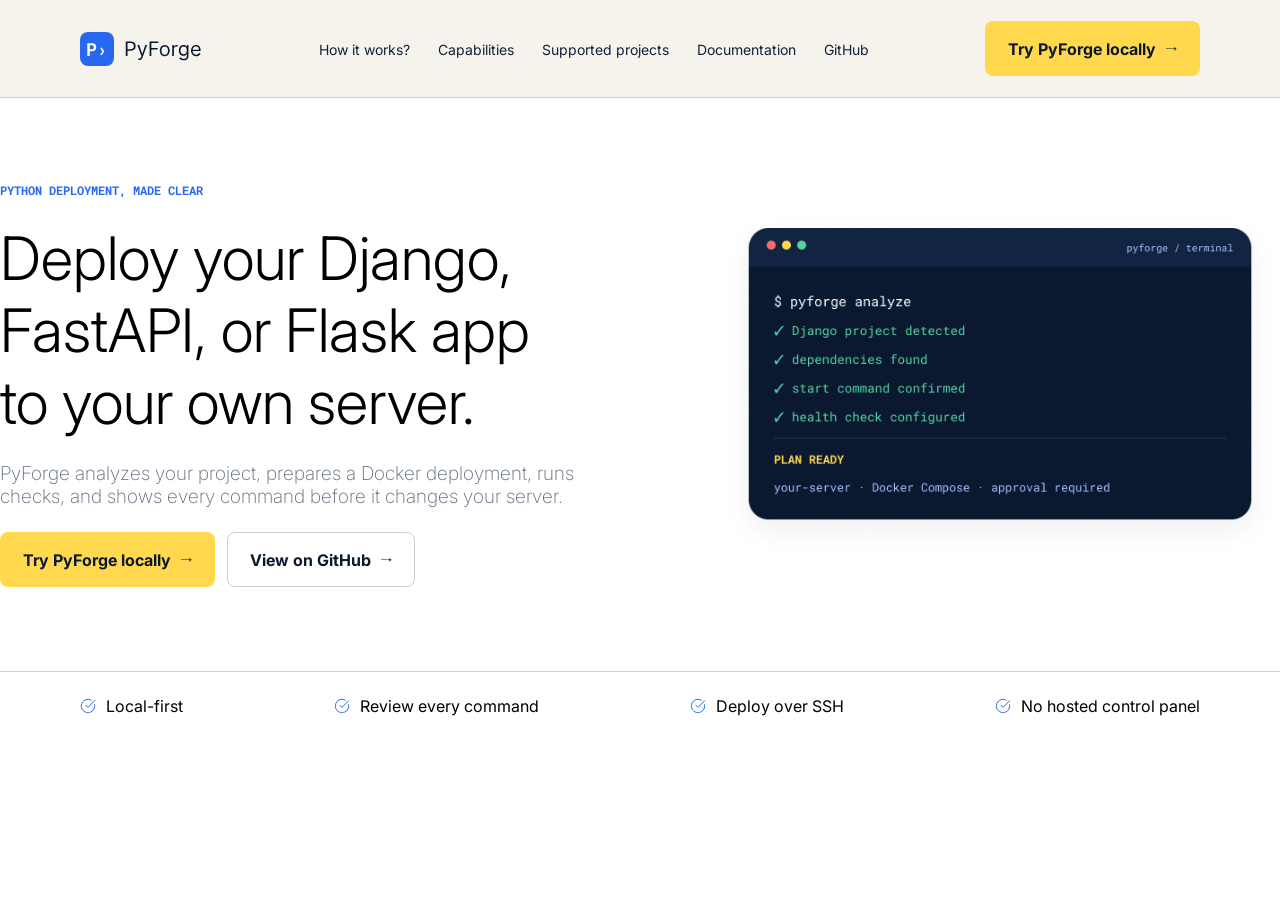
==== frontend/index.html @ fc1898ec "frontend: create first page" ====
<!DOCTYPE html>
<html lang="en">
<head>
    <meta charset="UTF-8">
    <meta name="viewport" content="width=device-width, initial-scale=1.0">
    <title>PyForge</title>
    <link rel="stylesheet" href="style.css">
    <link rel="icon" type="image/png" href="./assets/favicon-v2.png?v=3">
    <link rel="preconnect" href="https://fonts.googleapis.com">
    <link rel="preconnect" href="https://fonts.gstatic.com" crossorigin>
    <link href="https://fonts.googleapis.com/css2?family=Inter:ital,opsz,wght@0,14..32,100..900;1,14..32,100..900&family=Roboto+Mono:ital,wght@0,100..700;1,100..700&display=swap" rel="stylesheet">
</head>
<body>
    <header class="header">
        <div class="header_container">
            <nav class="header_nav_bar">
                <img src="assets/Brand.svg" alt="PyForge" class="main_logo">

                <ul class="header_list">
                    <li class="header_list-item">
                        <a href="" class="header_list-link">How it works?</a>
                    </li>
                    <li class="header_list-item">
                        <a href="" class="header_list-link">Capabilities</a>
                    </li>
                    <li class="header_list-item">
                        <a href="" class="header_list-link">Supported projects</a>
                    </li>
                    <li class="header_list-item">
                        <a href="" class="header_list-link">Documentation</a>
                    </li>
                    <li class="header_list-item">
                        <a href="" class="header_list-link">GitHub</a>
                    </li>
                </ul>
                <a href="" class="button button--primary">
                    <span>Try PyForge locally</span>
                    <img src="assets/Arrow.svg" alt="" class="header_list-button-arrow">
                </a>
            </nav>
        </div>
    </header>
    <main class="main">
        <section class="hero">
            <div class="hero_container">
                <div class="hero_content">
                    <div class="hero_text">
                        <p class="hero_topic">
                            PYTHON DEPLOYMENT, MADE CLEAR
                        </p>
                        <h1 class="hero_title">
                            Deploy your Django, <br> FastAPI, or Flask app <br> to your own server.
                        </h1>
                        <p class="hero_desc">
                            PyForge analyzes your project, prepares a Docker deployment, runs <br> checks, and shows every command before it changes your server.
                        </p>
                    </div>
                    <div class="hero_buttons">
                        <a href="" class="button button--primary">
                            <span>Try PyForge locally</span>
                            <img src="assets/Arrow.svg" alt="" class="header_list-button-arrow">
                        </a>
                        <a href="" class="button button--secondary">
                            <span class="header_list-button-text">View on GitHub</span>
                            <img src="assets/Arrow.svg" alt="" class="header_list-button-arrow">
                        </a>
                    </div>
                </div>
                <img src="assets/terminal-preview.png" alt="PyForge terminal" class="hero_terminal">
            </div>
            <div class="hero_highlights">
                <ul class="hero_highlights-list">
                    <li class="hero_highlights-list-item">
                        <img src="assets/check-circle.svg" alt="" class="hero-highlights-list-item-image">
                        <p class="hero_highlights-list-item-text">
                            Local-first
                        </p>
                    </li>
                    <li class="hero_highlights-list-item">
                        <img src="assets/check-circle.svg" alt="" class="hero-highlights-list-item-image">
                        <p class="hero_highlights-list-item-text">
                            Review every command
                        </p>
                    </li>
                    <li class="hero_highlights-list-item">
                        <img src="assets/check-circle.svg" alt="" class="hero-highlights-list-item-image">
                        <p class="hero_highlights-list-item-text">
                            Deploy over SSH
                        </p>
                    </li>
                    <li class="hero_highlights-list-item">
                        <img src="assets/check-circle.svg" alt="" class="hero-highlights-list-item-image">
                        <p class="hero_highlights-list-item-text">
                            No hosted control panel
                        </p>
                    </li>
                </ul>
            </div>
        </section>
    </main>
</body>
</html>
---- frontend/style.css ----
:root{
    --background-color: #F5F3EC;
    --text-black: #0A1830;
    --text-blue: #2868F0;
    --text-gray: #5F6B7C;
    --highlights-dark: #10213B;
}

*{
    margin: 0;
    padding: 0;
    box-sizing: border-box;
}

body{
    font-family: "Inter", sans-serif;
}

ul{
    list-style: none;
}

a{
    text-decoration: none;
}

.header{
    width: 100%;
    position: sticky;
    z-index: 999;
    top:0;
    background-color: var(--background-color);
    padding: 21px 80px;
    border-bottom:1px solid #C9D0DA;
}

[class*='_container']{
    max-width: 1280px;
    margin-inline: auto;
}

.header_nav_bar{
    display: flex;
    justify-content: space-between;
    align-items: center;
}

.main_logo{
    width: 122px;
    height: 34px;
    display: block;
}

.header_list{
    display: flex;
    gap: 28px;
}

.header_list-link{
    color: var(--highlights-dark);
    font-size: 14px;
}

.button{
    display: flex;
    align-items: center;
    justify-content: center;
    gap: 10px;

    padding: 16.5px 22px;
    border-radius: 8px;
    font-weight: 700;
    color: var(--text-black);
    border: 1px solid transparent;
}

.button--primary{
    background-color: #FFD84D;
}

.button--secondary{
    background-color: white;
    border-color:  #C9D0DA;
}

.header_list-button-arrow{
    width: 11px;
    height: auto;
    display: block;
}

.hero_container{
    padding: 84px 0;
    display: flex;
    align-items: center;
    justify-content: space-between;
    gap: 72px;
}

.hero_content{
    flex: 1;
    max-width: 648px;
}

.hero_terminal{
    width: 560px;
}

.hero_topic{
    color: var(--text-blue);
    font-family: "Roboto Mono", sans-serif;
    font-size: 12px;
    font-weight: bold;
}

.hero_text{
    display: flex;
    flex-direction: column;
    gap: 24px;
}

.hero_title{
    font-weight: 300;
    font-size: 60px;
}

.hero_desc{
    font-weight: 200;
    font-size: 19px;
    color: var(--text-gray);
}

.hero_buttons{
    display: flex;
    flex-direction: row;
    gap: 12px;
    margin-top: 24px;
}

.hero_highlights{
    border-top: 1px solid #C9D0DA;
    padding: 24px 80px;
}

.hero_highlights-list{
    max-width: 1280px;
    margin-inline: auto;

    display: flex;
    align-items: center;
    justify-content: space-between;
}

.hero_highlights-list-item{
    display: flex;
    align-items: center;
    gap: 10px
}
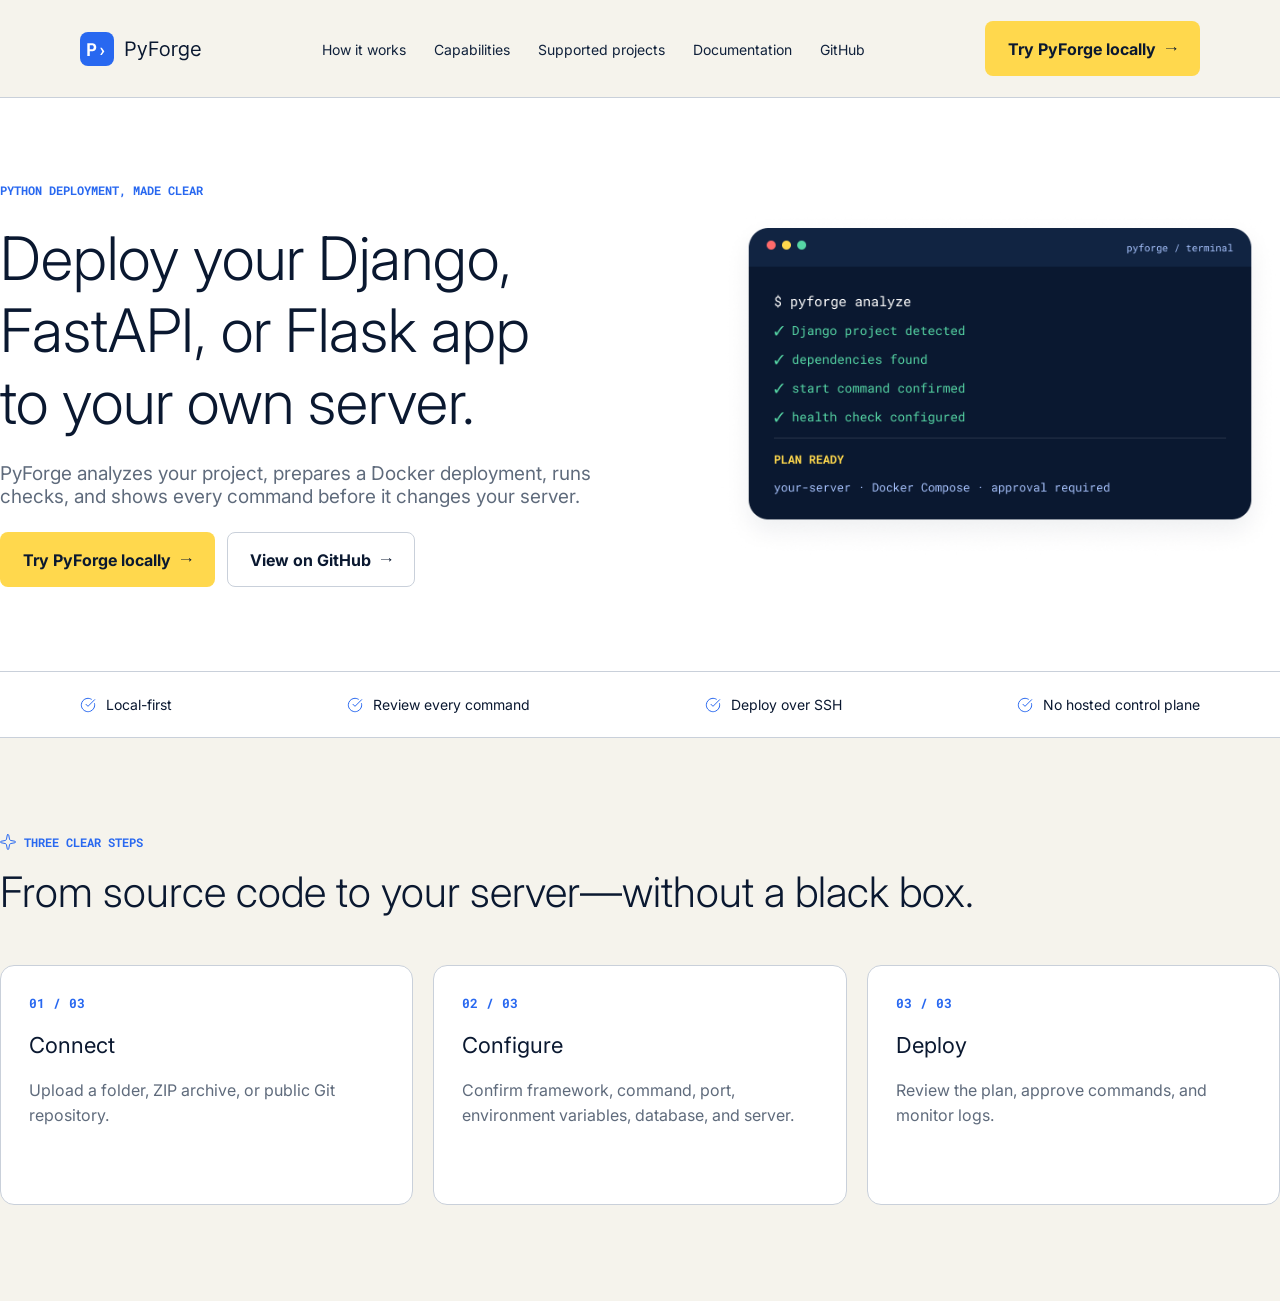
==== commit 0a1b94a5: "frontend: add second page" ====
--- a/frontend/index.html
+++ b/frontend/index.html
@@ -18,7 +18,7 @@
 
                 <ul class="header_list">
                     <li class="header_list-item">
-                        <a href="" class="header_list-link">How it works?</a>
+                        <a href="" class="header_list-link">How it works</a>
                     </li>
                     <li class="header_list-item">
                         <a href="" class="header_list-link">Capabilities</a>
@@ -91,12 +91,40 @@
                     <li class="hero_highlights-list-item">
                         <img src="assets/check-circle.svg" alt="" class="hero-highlights-list-item-image">
                         <p class="hero_highlights-list-item-text">
-                            No hosted control panel
+                            No hosted control plane
                         </p>
                     </li>
                 </ul>
             </div>
         </section>
+        <section class="steps">
+            <div class="steps_container">
+                <div class="steps_header">
+                    <div class="steps_topic">
+                        <img src="assets/Vector.svg" alt="" class="steps_topic-image">
+                        <span class="steps_topic-text">THREE CLEAR STEPS</span>
+                    </div>
+                    <h2 class="steps_title">From source code to your server—without a black box.</h2>
+                </div>
+                <ol class="steps_list">
+                    <li class="step_card">
+                        <p class="step_number">01 / 03</p>
+                        <h3 class="step_title">Connect</h3>
+                        <p class="step_description">Upload a folder, ZIP archive, or public Git repository.</p>
+                    </li>
+                    <li class="step_card">
+                        <p class="step_number">02 / 03</p>
+                        <h3 class="step_title">Configure</h3>
+                        <p class="step_description">Confirm framework, command, port, environment variables, database, and server.</p>
+                    </li>
+                    <li class="step_card">
+                        <p class="step_number">03 / 03</p>
+                        <h3 class="step_title">Deploy</h3>
+                        <p class="step_description">Review the plan, approve commands, and monitor logs.</p>
+                    </li>
+                </ol>
+            </div>
+        </section>
     </main>
 </body>
 </html>
--- a/frontend/style.css
+++ b/frontend/style.css
@@ -14,9 +14,14 @@
 
 body{
     font-family: "Inter", sans-serif;
+    color: var(--text-black);
 }
 
 ul{
+    list-style: none;
+}
+
+ol{
     list-style: none;
 }
 
@@ -125,7 +130,7 @@
 }
 
 .hero_desc{
-    font-weight: 200;
+    font-weight: 400;
     font-size: 19px;
     color: var(--text-gray);
 }
@@ -139,12 +144,14 @@
 
 .hero_highlights{
     border-top: 1px solid #C9D0DA;
+    border-bottom: 1px solid #C9D0DA;
     padding: 24px 80px;
 }
 
 .hero_highlights-list{
     max-width: 1280px;
     margin-inline: auto;
+    font-size: 14px;
 
     display: flex;
     align-items: center;
@@ -155,4 +162,70 @@
     display: flex;
     align-items: center;
     gap: 10px
+}
+
+.steps{
+    background-color: var(--background-color);
+}
+
+.steps_container{
+    padding: 96px 0;
+}
+
+.steps_topic{
+    display: flex;
+    align-items: center;
+    gap: 8px;
+
+    font-weight: bold;
+    font-size: 12px;
+    font-family: 'Roboto Mono', monospace;
+    color: var(--text-blue);
+    text-transform: uppercase;
+}
+
+.steps_title{
+    font-size: 42px;
+    font-family: "Inter", sans-serif;
+    font-weight: 300;
+    margin-top: 16px;
+}
+
+.steps_list{
+    display: grid;
+    margin-top: 48px;
+    grid-template-columns: repeat(3, 1fr);
+    gap: 20px;
+}
+
+.step_card{
+    padding: 28px;
+    background-color: white;
+    border: 1px solid #C9D0DA;
+    border-radius: 14px;
+    min-height: 240px;
+    display: flex;
+    flex-direction: column;
+    gap: 20px;
+}
+
+.step_number{
+    font-family: 'Roboto Mono', monospace;
+    color: var(--text-blue);
+    font-size: 13px;
+    font-weight: bold;
+}
+
+.step_title{
+    font-family: 'Inter', sans-serif;
+    font-size: 22px;
+    font-weight: 400;
+}
+
+.step_description{
+    font-family: 'Inter', sans-serif;
+    font-weight: 400;
+    font-size: 16px;
+    color: var(--text-gray);
+    line-height: 1.55;
 }
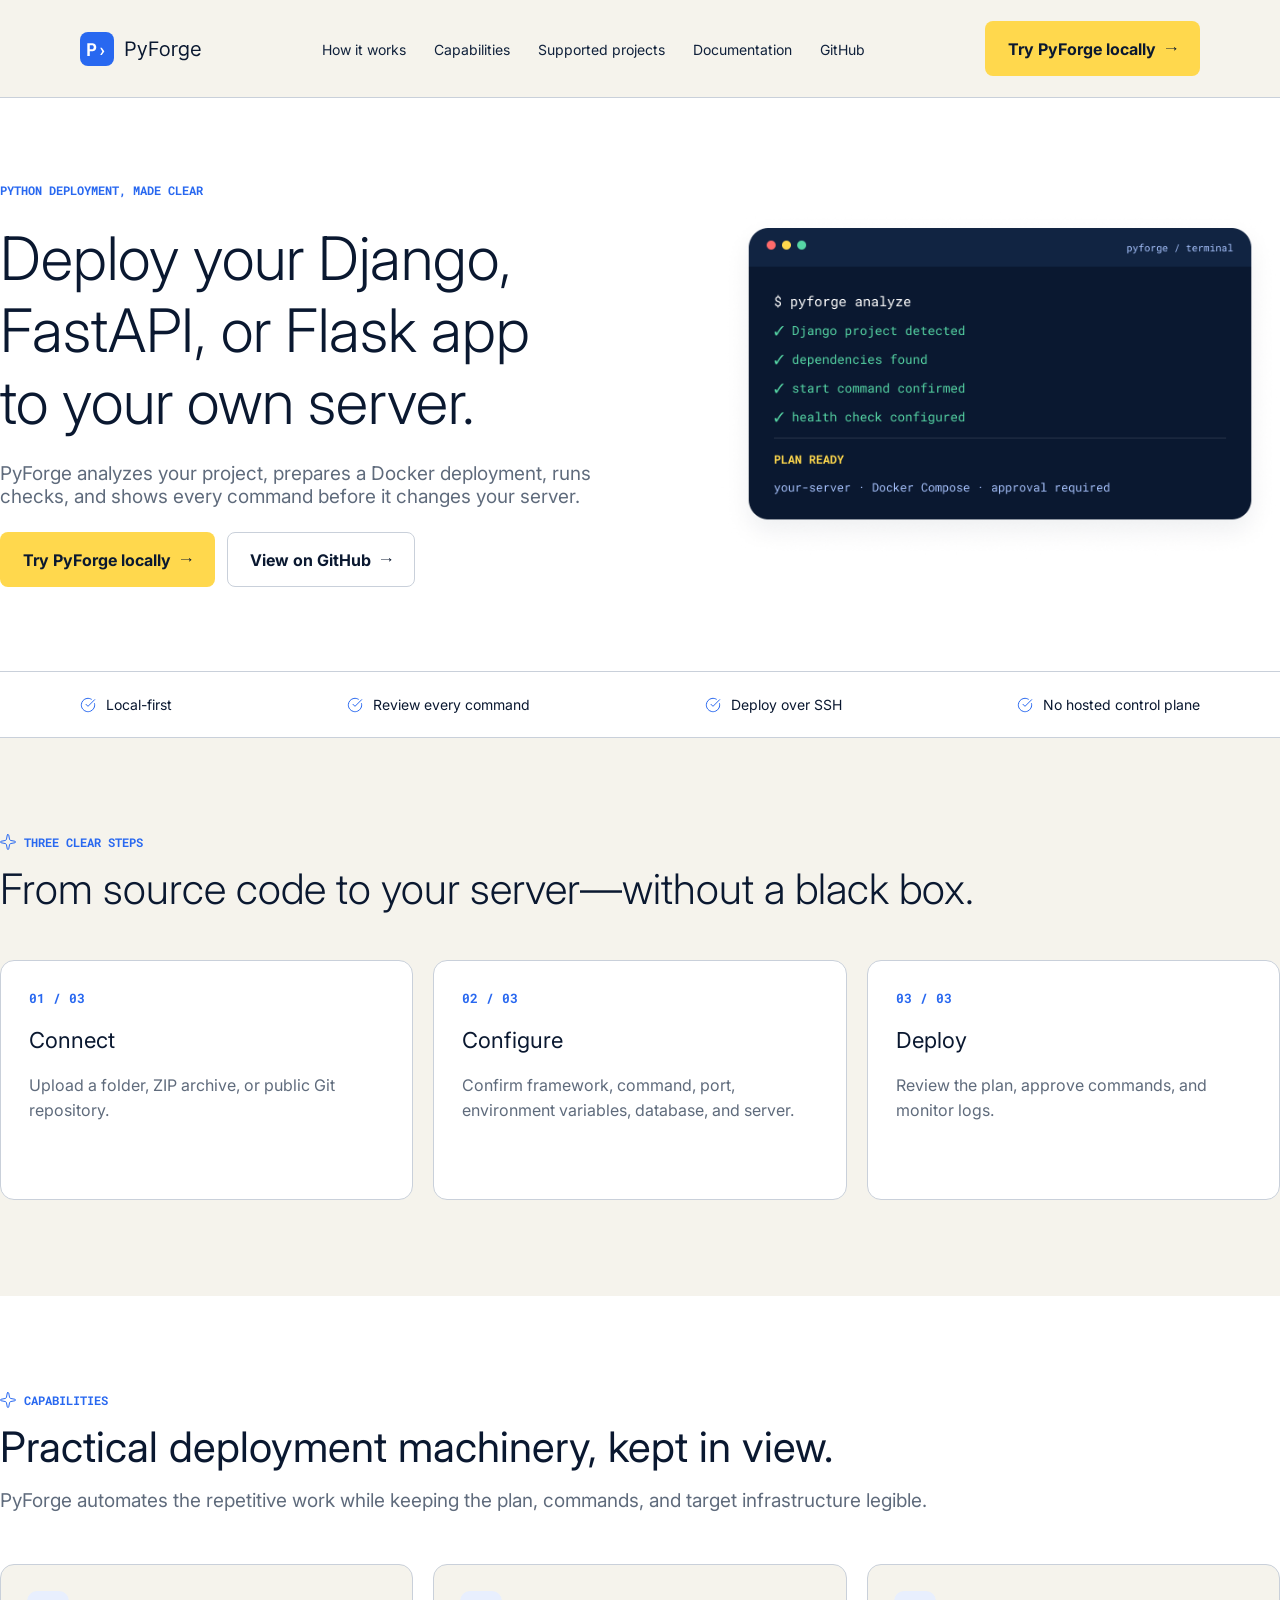
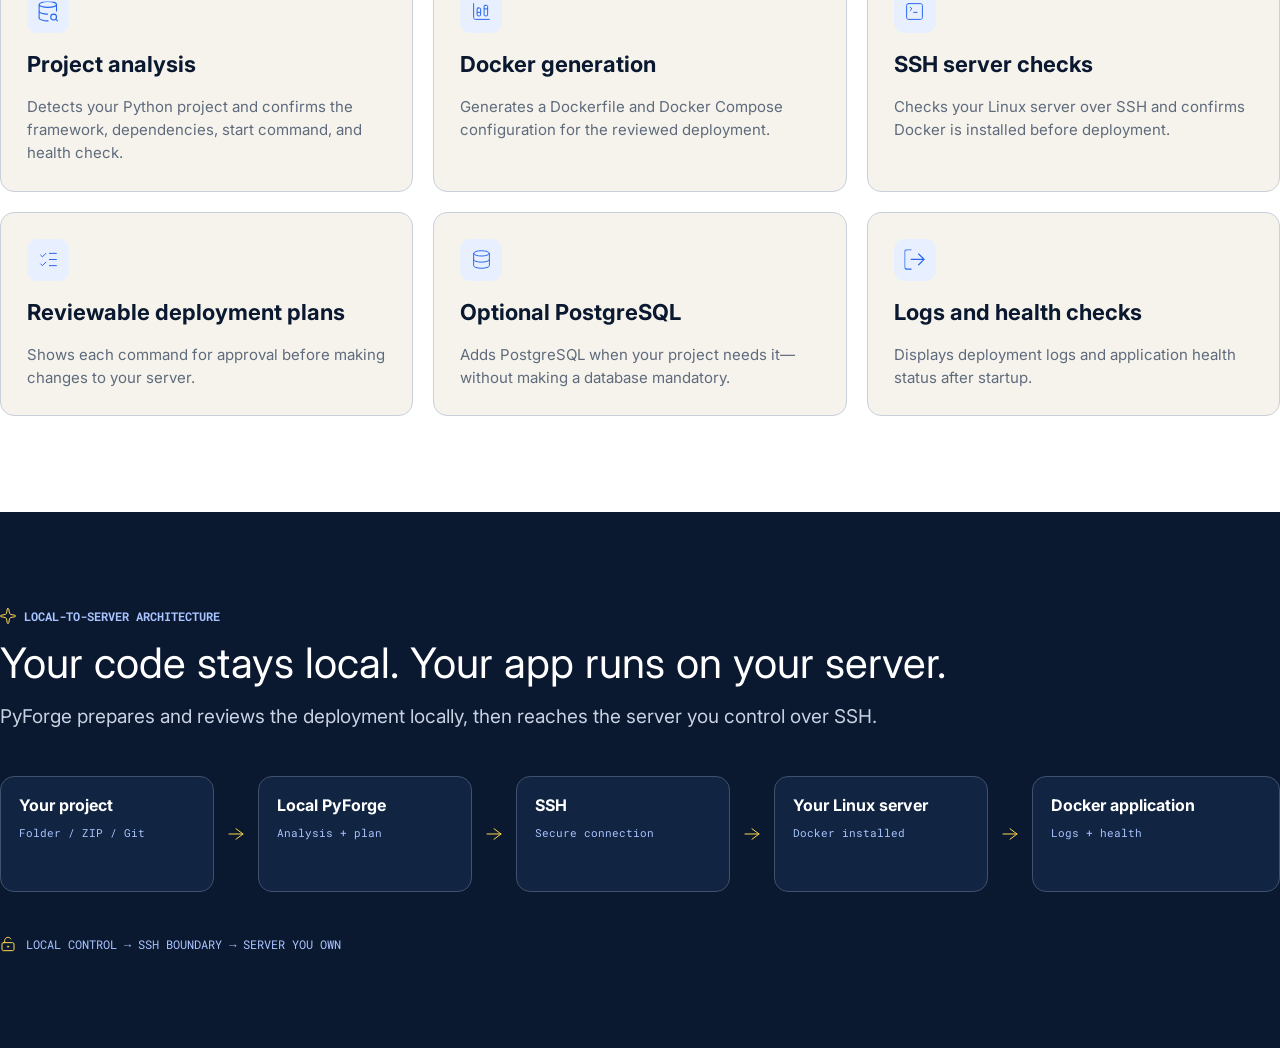
==== commit f3384e8d: "frontend: add third and fourth pages" ====
--- a/frontend/index.html
+++ b/frontend/index.html
@@ -5,7 +5,7 @@
     <meta name="viewport" content="width=device-width, initial-scale=1.0">
     <title>PyForge</title>
     <link rel="stylesheet" href="style.css">
-    <link rel="icon" type="image/png" href="./assets/favicon-v2.png?v=3">
+    <link rel="icon" type="image/png" href="./assets/favicon.png?v=3">
     <link rel="preconnect" href="https://fonts.googleapis.com">
     <link rel="preconnect" href="https://fonts.gstatic.com" crossorigin>
     <link href="https://fonts.googleapis.com/css2?family=Inter:ital,opsz,wght@0,14..32,100..900;1,14..32,100..900&family=Roboto+Mono:ital,wght@0,100..700;1,100..700&display=swap" rel="stylesheet">
@@ -14,7 +14,7 @@
     <header class="header">
         <div class="header_container">
             <nav class="header_nav_bar">
-                <img src="assets/Brand.svg" alt="PyForge" class="main_logo">
+                <img src="assets/pyforge-logo.svg" alt="PyForge" class="main_logo">
 
                 <ul class="header_list">
                     <li class="header_list-item">
@@ -35,7 +35,7 @@
                 </ul>
                 <a href="" class="button button--primary">
                     <span>Try PyForge locally</span>
-                    <img src="assets/Arrow.svg" alt="" class="header_list-button-arrow">
+                    <img src="assets/arrow-right.svg" alt="" class="header_list-button-arrow">
                 </a>
             </nav>
         </div>
@@ -58,11 +58,11 @@
                     <div class="hero_buttons">
                         <a href="" class="button button--primary">
                             <span>Try PyForge locally</span>
-                            <img src="assets/Arrow.svg" alt="" class="header_list-button-arrow">
+                            <img src="assets/arrow-right.svg" alt="" class="header_list-button-arrow">
                         </a>
                         <a href="" class="button button--secondary">
                             <span class="header_list-button-text">View on GitHub</span>
-                            <img src="assets/Arrow.svg" alt="" class="header_list-button-arrow">
+                            <img src="assets/arrow-right.svg" alt="" class="header_list-button-arrow">
                         </a>
                     </div>
                 </div>
@@ -101,7 +101,7 @@
             <div class="steps_container">
                 <div class="steps_header">
                     <div class="steps_topic">
-                        <img src="assets/Vector.svg" alt="" class="steps_topic-image">
+                        <img src="assets/sparkle.svg" alt="" class="steps_topic-image">
                         <span class="steps_topic-text">THREE CLEAR STEPS</span>
                     </div>
                     <h2 class="steps_title">From source code to your server—without a black box.</h2>
@@ -125,6 +125,130 @@
                 </ol>
             </div>
         </section>
+        <section class="capabilities">
+            <div class="capabilities_container">
+                <div class="capabilities_header">
+                    <div class="capabilities_topic">
+                        <img src="assets/sparkle.svg" alt="" class="capabilities_topic-image">
+                        <span class="capabilities_topic-text">CAPABILITIES</span>
+                    </div>
+                    <h2 class="capabilities_title">Practical deployment machinery, kept in view.</h2>
+                    <p class="capabilities_desc">PyForge automates the repetitive work while keeping the plan, commands, and target infrastructure legible.</p>
+                </div>
+                <ul class="capabilities_list">
+                    <li class="capability_card">
+                        <img src="assets/project-analysis.svg" alt="" class="capability_image">
+                        <h3 class="capability_title">Project analysis</h3>
+                        <p class="capability_description">Detects your Python project and confirms the framework, dependencies, start command, and health check.</p>
+                    </li>
+                    <li class="capability_card">
+                        <img src="assets/docker-generation.svg" alt="" class="capability_image">
+                        <h3 class="capability_title">Docker generation</h3>
+                        <p class="capability_description">Generates a Dockerfile and Docker Compose configuration for the reviewed deployment.</p>
+                    </li>
+                    <li class="capability_card">
+                        <img src="assets/ssh-server-checks.svg" alt="" class="capability_image">
+                        <h3 class="capability_title">SSH server checks</h3>
+                        <p class="capability_description">Checks your Linux server over SSH and confirms Docker is installed before deployment.</p>
+                    </li>
+                    <li class="capability_card">
+                        <img src="assets/deployment-plan.svg" alt="" class="capability_image">
+                        <h3 class="capability_title">Reviewable deployment plans</h3>
+                        <p class="capability_description">Shows each command for approval before making changes to your server.</p>
+                    </li>
+                    <li class="capability_card">
+                        <img src="assets/postgresql.svg" alt="" class="capability_image">
+                        <h3 class="capability_title">Optional PostgreSQL</h3>
+                        <p class="capability_description">Adds PostgreSQL when your project needs it—without making a database mandatory.</p>
+                    </li>
+                    <li class="capability_card">
+                        <img src="assets/logs-health-checks.svg" alt="" class="capability_image">
+                        <h3 class="capability_title">Logs and health checks</h3>
+                        <p class="capability_description">Displays deployment logs and application health status after startup.</p>
+                    </li>
+                </ul>
+            </div>
+        </section>
+        <section class="architecture">
+            <div class="architecture_container">
+                <div class="architecture_header">
+                    <div class="architecture_topic">
+                        <img src="assets/yellow_star.svg" alt="" class="architecture_topic-image">
+                        <p class="architecture_topic-text">LOCAL-TO-SERVER ARCHITECTURE</p>
+                    </div>
+                    <h2 class="architecture_title">
+                        Your code stays local. Your app runs on your server.
+                    </h2>
+                    <p class="architecture_desc">
+                        PyForge prepares and reviews the deployment locally, then reaches the server you control over SSH.
+                    </p>
+                </div>
+                <div class="architecture_cards">
+                    <ol class="architecture_cards-list">
+                        <li class="architecture_item">
+                            <div class="architecture_card">
+                                <h3 class="architecture_card-title">
+                                    Your project
+                                </h3>
+                                <p class="architecture_card-desc">
+                                    Folder / ZIP / Git
+                                </p>
+                            </div>
+                            <img src="assets/arrow.svg" alt="" class="architecture_card-arrow">
+                        </li>
+                        <li class="architecture_item">
+                            <div class="architecture_card">
+                                <h3 class="architecture_card-title">
+                                    Local PyForge
+                                </h3>
+                                <p class="architecture_card-desc">
+                                    Analysis + plan
+                                </p>
+                            </div>
+                            <img src="assets/arrow.svg" alt="" class="architecture_card-arrow">
+                        </li>
+                        <li class="architecture_item">
+                            <div class="architecture_card">
+                                <h3 class="architecture_card-title">
+                                   SSH
+                                </h3>
+                                <p class="architecture_card-desc">
+                                    Secure connection
+                                </p>
+                            </div>
+                            <img src="assets/arrow.svg" alt="" class="architecture_card-arrow">
+                        </li>
+                        <li class="architecture_item">
+                            <div class="architecture_card">
+                                <h3 class="architecture_card-title">
+                                    Your Linux server
+                                </h3>
+                                <p class="architecture_card-desc">
+                                    Docker installed
+                                </p>
+                            </div>
+                            <img src="assets/arrow.svg" alt="" class="architecture_card-arrow">
+                        </li>
+                        <li class="architecture_item">
+                            <div class="architecture_card">
+                                <h3 class="architecture_card-title">
+                                    Docker application
+                                </h3>
+                                <p class="architecture_card-desc">
+                                    Logs + health
+                                </p>
+                            </div>
+                        </li>
+                    </ol>
+                    <div class="architecture_note">
+                        <img src="assets/lock-keyhole-open.svg" alt="" class="architecture_note-image">
+                        <p class="architecture_note-text">
+                            LOCAL CONTROL → SSH BOUNDARY → SERVER YOU OWN
+                        </p>
+                    </div>
+                </div>
+            </div>
+        </section>
     </main>
 </body>
 </html>
--- a/frontend/style.css
+++ b/frontend/style.css
@@ -189,6 +189,7 @@
     font-family: "Inter", sans-serif;
     font-weight: 300;
     margin-top: 16px;
+    line-height: 110%;
 }
 
 .steps_list{
@@ -228,4 +229,169 @@
     font-size: 16px;
     color: var(--text-gray);
     line-height: 1.55;
+}
+
+.capabilities{
+    background-color: white;
+    padding: 96px 0;
+}
+
+.capabilities_topic{
+    display: flex;
+    align-items: center;
+    gap: 8px;
+
+    font-family: 'Roboto Mono', monospace;
+    color: var(--text-blue);
+    font-size: 12px;
+    font-weight: bold;
+    margin-bottom: 16px;
+}
+
+.capabilities_title{
+    font-weight: 400;
+    font-size: 42px;
+    line-height: 110%;
+    margin-bottom: 16px;
+}
+
+.capabilities_desc{
+    color: var(--text-gray);
+    font-size: 19px;
+    line-height: 155%;
+    font-weight: 400;
+    margin-bottom: 48px;
+}
+
+.capabilities_list{
+    display: grid;
+    grid-template-columns:repeat(3, 1fr);
+    grid-template-rows: 1fr;
+    gap: 20px;
+}
+
+.capability_card{
+    background-color: var(--background-color);
+    border: 1px solid #C9D0DA;
+    border-radius: 14px;
+    padding: 26px;
+}
+
+.capability_image{
+    width: 42px;
+    height: 42px;
+    display: block;
+    background-color: #E8EFFE;
+    padding: 10.5px;
+    border-radius: 10px;
+    margin-bottom: 18px;
+}
+
+.capability_title{
+    font-size: 22px;
+    font-weight: bold;
+    margin-bottom: 18px;
+}
+
+.capability_description{
+    color: var(--text-gray);
+    font-size: 15px;
+    line-height: 155%;
+    font-weight: 400;
+}
+
+.architecture{
+    padding: 96px 0;
+    background-color: var(--text-black);
+}
+
+.architecture_header{
+    margin-bottom: 44px;
+}
+
+.architecture_topic{
+    display: flex;
+    align-items: center;
+    gap: 8px;
+
+    font-family: 'Roboto Mono', monospace;
+    font-size: 12px;
+    font-weight: bold;
+    color: #A9C4FF;
+    margin-bottom: 16px;
+}
+
+.architecture_title{
+    color: white;
+    font-size: 42px;
+    font-weight: 400;
+    line-height: 110%;
+    margin-bottom: 16px;
+}
+
+.architecture_desc{
+    color: #C8D2E2;
+    font-size: 19px;
+    font-weight: 400;
+    line-height: 1.55;
+}
+
+.architecture_cards-list{
+    display: flex;
+    gap: 10px;
+    margin-bottom: 44px;
+}
+
+.architecture_item{
+    display: flex;
+    flex: 1;
+    min-width: 0;
+    align-items: center;
+    gap: 10px;
+}
+
+.architecture_card{
+    border: 1px solid #41516B;
+    border-radius: 14px;
+    padding: 18px;
+    flex: 1;
+    min-width: 0;
+    min-height: 116px;
+    background-color: #112442;
+    transition: background-color 0.15s;
+}
+
+.architecture_card:hover{
+    background-color: #2868F0;
+}
+
+.architecture_card-title{
+    color: white;
+    font-size: 16px;
+    font-weight: bold;
+    margin-bottom: 10px;
+}
+
+.architecture_card-arrow{
+    flex-shrink: 0;
+}
+
+.architecture_card-desc{
+    color: #A9C4FF;
+    font-family: 'Roboto mono', monospace;
+    font-size: 11px;
+    line-height: 1.4;
+}
+
+.architecture_note{
+    display: flex;
+    align-items: center;
+    gap: 10px;
+}
+
+.architecture_note-text{
+    color: #A9C4FF;
+    font-family: 'Roboto mono', monospace;
+    font-size: 12px;
+
 }
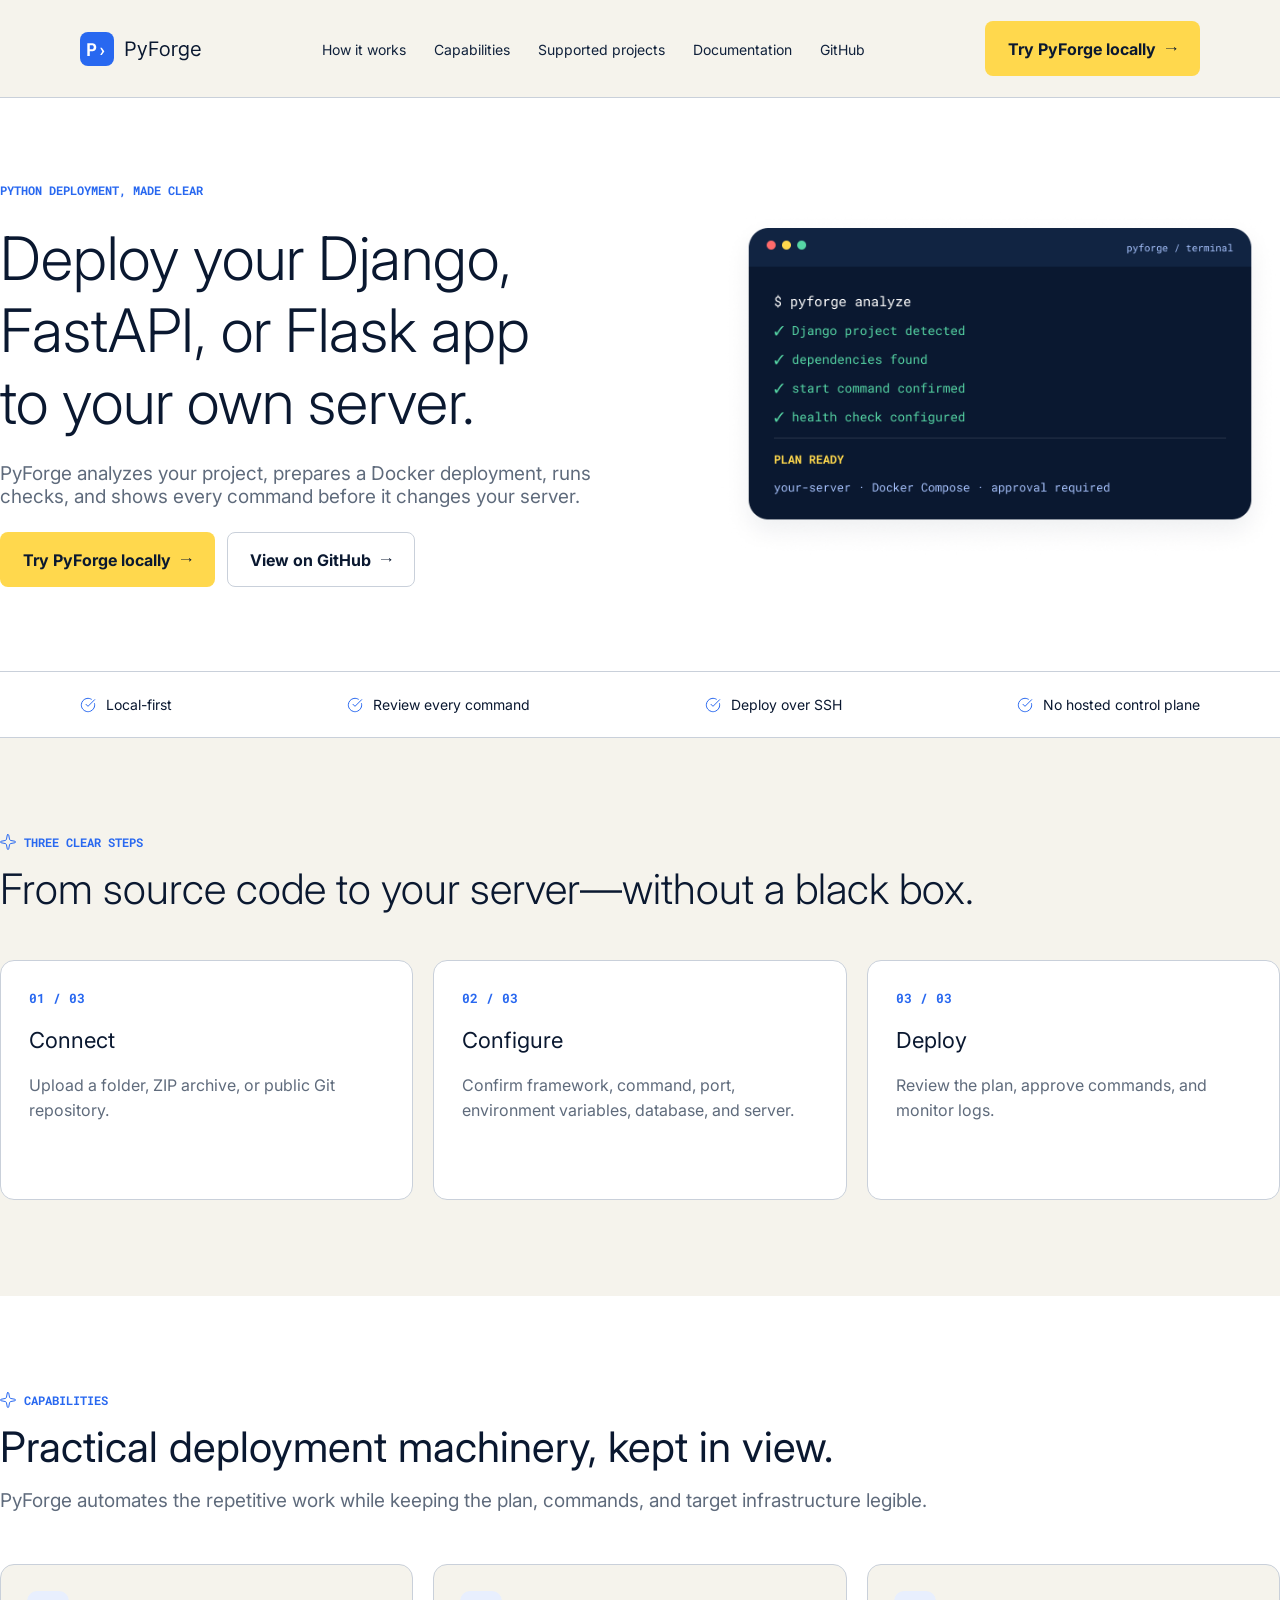
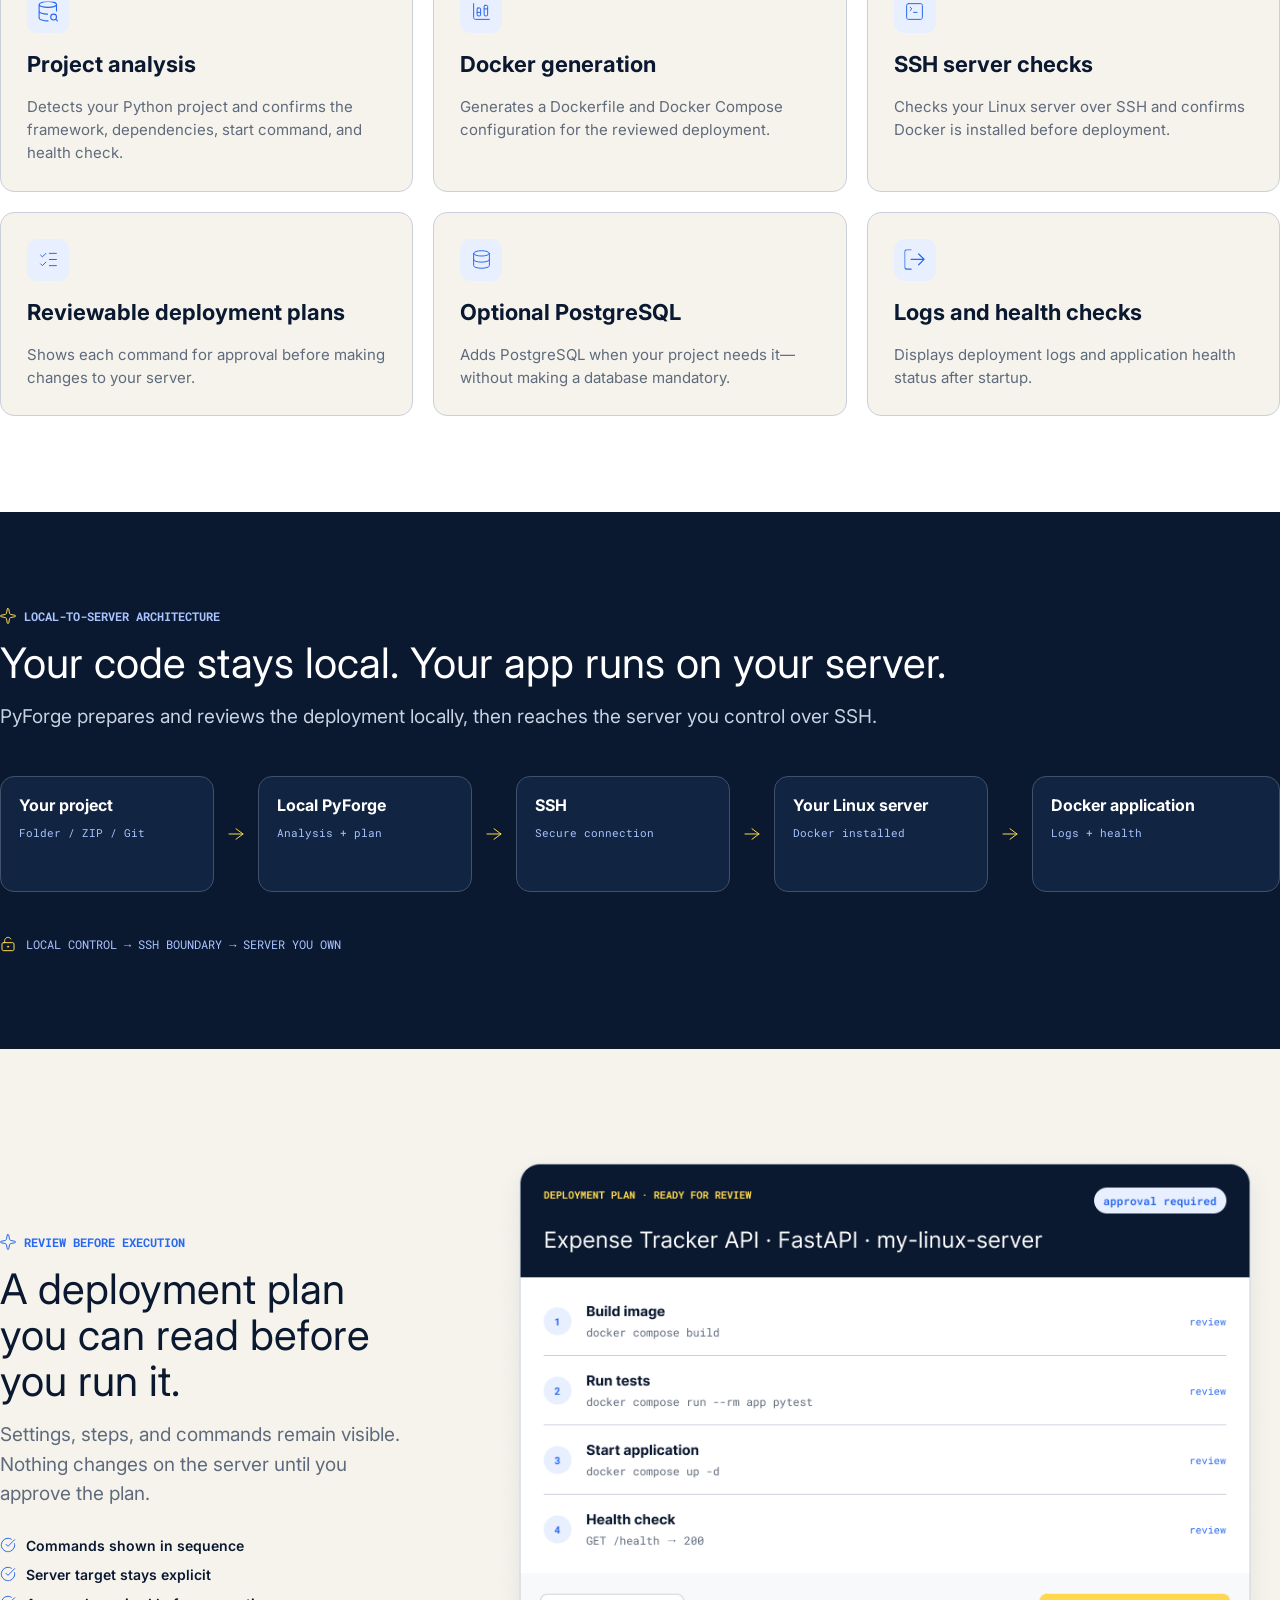
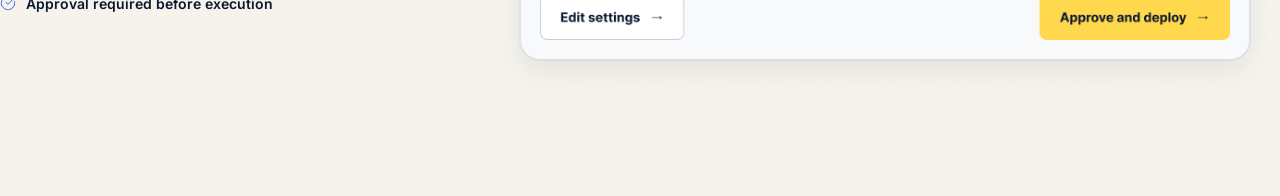
==== commit 1e108c05: "frontend: add fifth page" ====
--- a/frontend/index.html
+++ b/frontend/index.html
@@ -249,6 +249,39 @@
                 </div>
             </div>
         </section>
+        <section class="review">
+            <div class="review_container">
+                <div class="review_content">
+                    <div class="review_topic">
+                        <img src="assets/sparkle.svg" alt="" class="review_topic-image">
+                        <p class="review_topic-text">
+                            REVIEW BEFORE EXECUTION
+                        </p>
+                    </div>
+                    <h2 class="review_title">
+                        A deployment plan <br> you can read before you run it.
+                    </h2>
+                    <p class="review_desc">
+                        Settings, steps, and commands remain visible. Nothing changes on the server until you approve the plan.
+                    </p>
+                    <ul class="review_benefits-list">
+                        <li class="review_benefit">
+                            <img src="assets/check-circle.svg" alt="" class="benefit-image">
+                            <span class="benefit-text">Commands shown in sequence</span>
+                        </li>
+                        <li class="review_benefit">
+                            <img src="assets/check-circle.svg" alt="" class="benefit-image">
+                            <span class="benefit-text">Server target stays explicit</span>
+                        </li>
+                        <li class="review_benefit">
+                            <img src="assets/check-circle.svg" alt="" class="benefit-image">
+                            <span class="benefit-text">Approval required before execution</span>
+                        </li>
+                    </ul>
+                </div>
+                <img src="assets/Plan mockup.png" alt="Deployment plan with build, test, startup, and health check steps" class="review_plan">
+            </div>
+        </section>
     </main>
 </body>
 </html>
--- a/frontend/style.css
+++ b/frontend/style.css
@@ -393,5 +393,69 @@
     color: #A9C4FF;
     font-family: 'Roboto mono', monospace;
     font-size: 12px;
-
+}
+
+.review{
+    background-color: var(--background-color);
+    padding: 96px 0;
+}
+
+.review_container{
+    display: flex;
+    align-items: center;
+    gap: 70px;
+}
+
+.review_content{
+    flex: 0 0 420px;
+}
+
+.review_plan{
+    flex: 0 0 790px;
+    width: 790px;
+    height: auto;
+}
+
+.review_topic{
+    display: flex;
+    align-items: center;
+    gap: 8px;
+
+    color: var(--text-blue);
+    font-size: 12px;
+    font-weight: bold;
+    font-family: 'Roboto mono', monospace;
+    margin-bottom: 16px;
+}
+
+.review_title{
+    font-size: 42px;
+    font-weight: 400;
+    line-height: 1.1;
+    margin-bottom: 16px;
+}
+
+.review_desc{
+    font-size: 19px;
+    font-weight: 400;
+    line-height: 1.55;
+    margin-bottom: 28px;
+    color: var(--text-gray);
+}
+
+.review_benefits-list{
+    display: flex;
+    flex-direction: column;
+    gap: 12px;
+}
+
+.review_benefit{
+    display: flex;
+    align-items: center;
+    gap: 10px;
+}
+
+.benefit-text{
+    font-size: 14px;
+    font-weight: 600;
 }
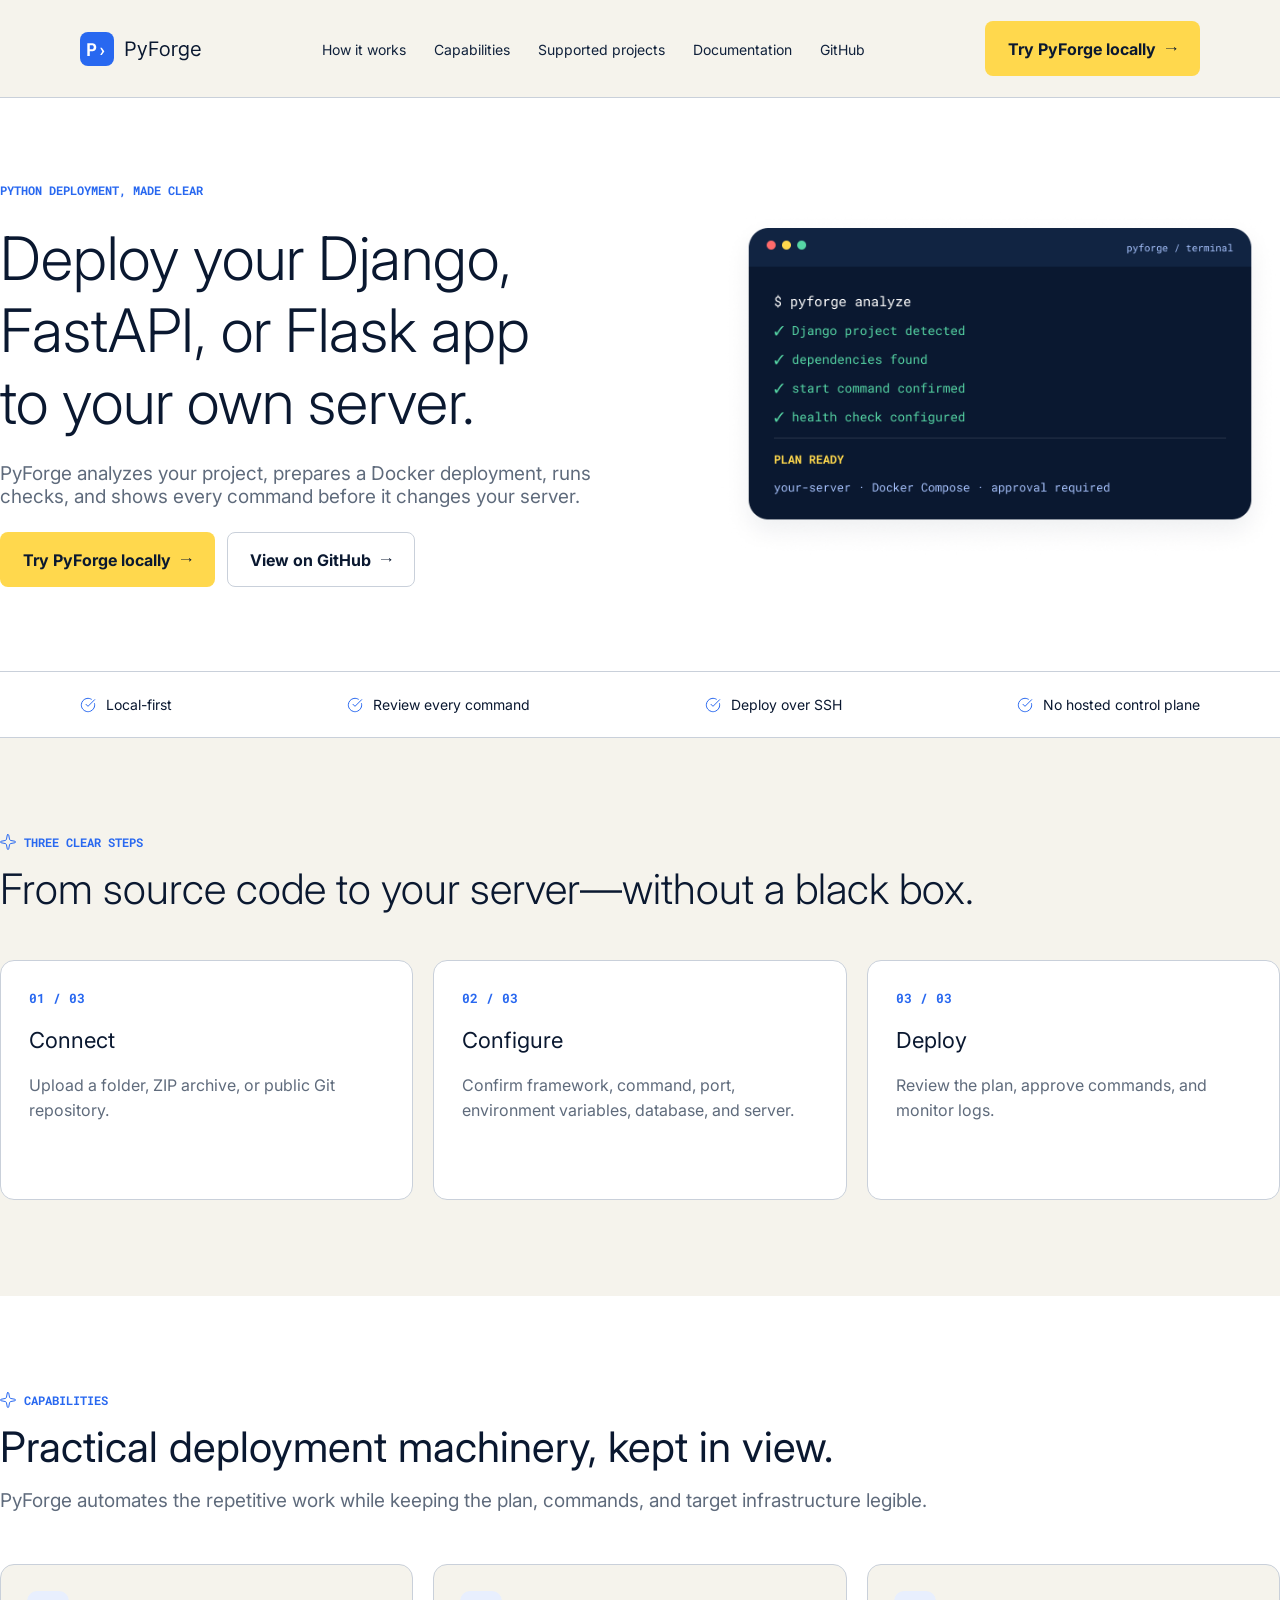
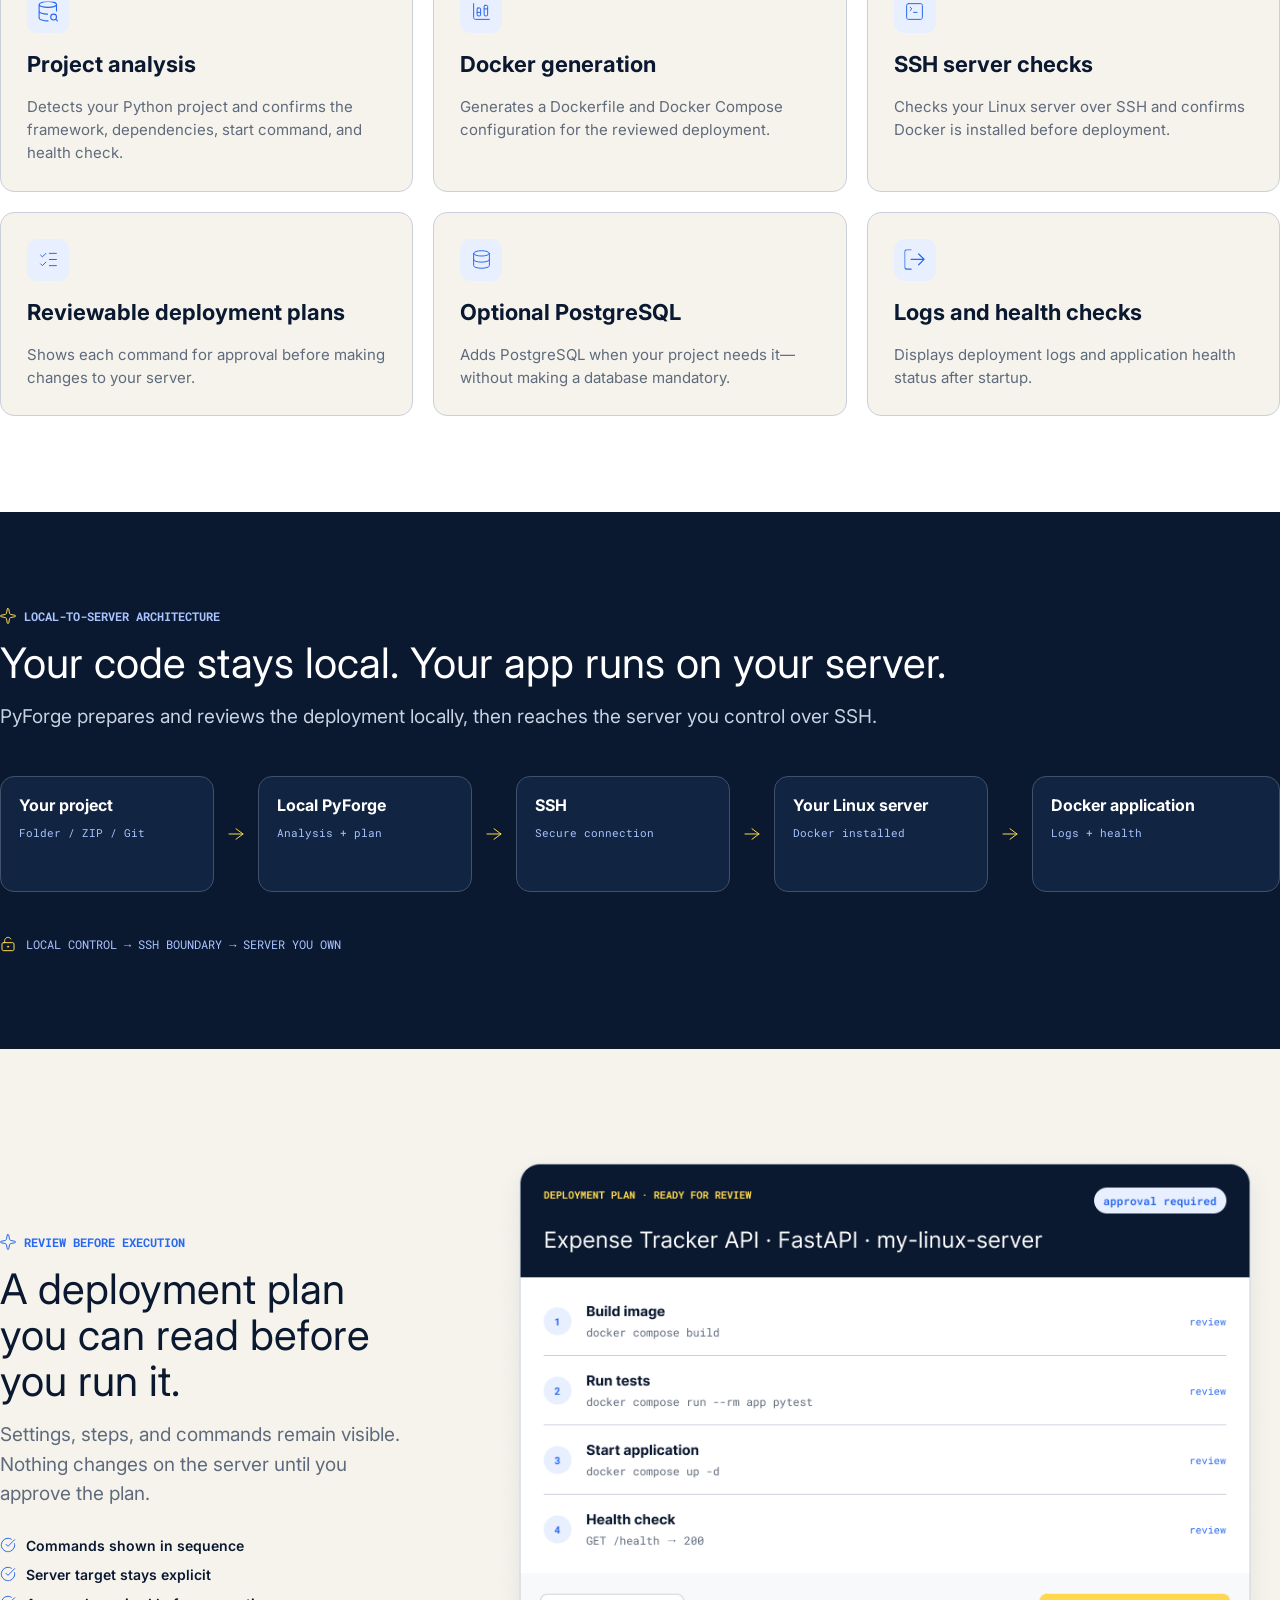
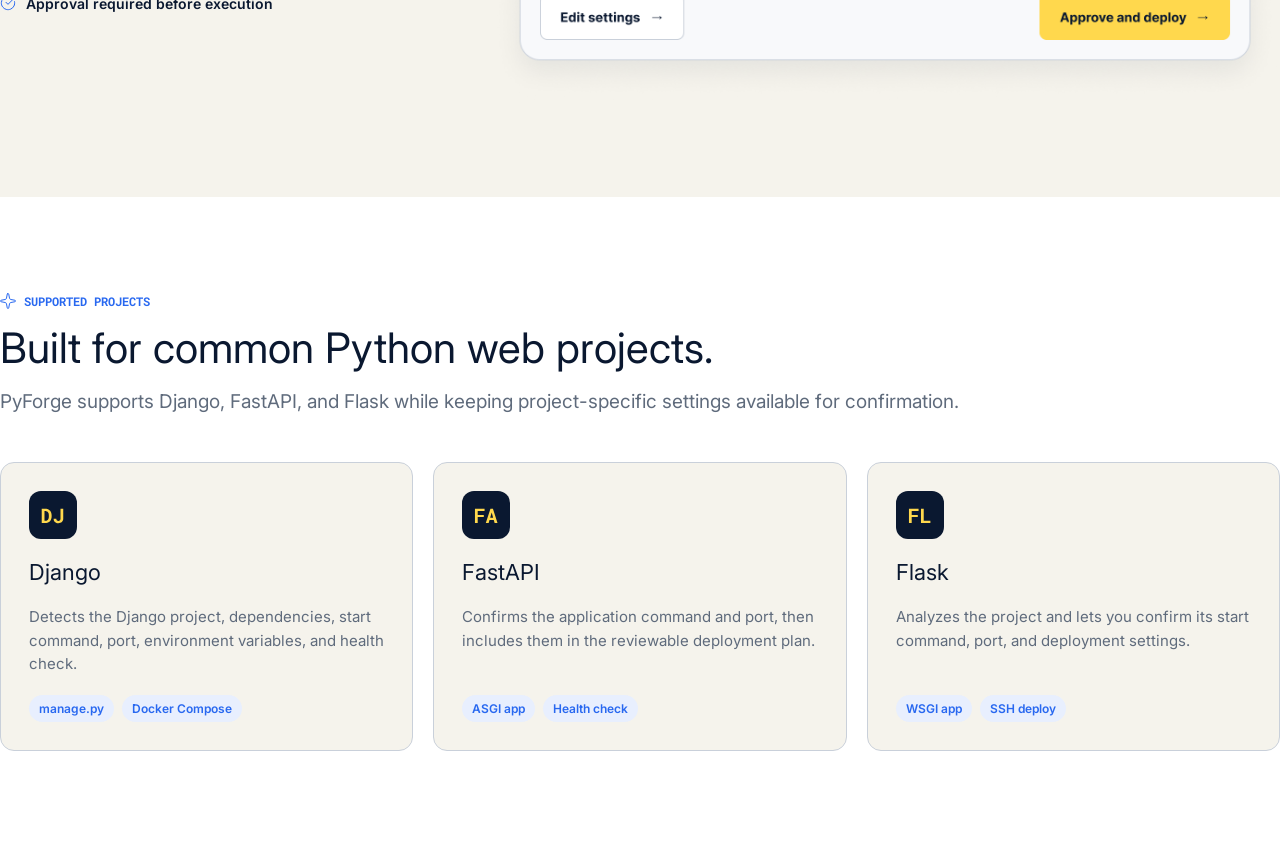
==== commit cc84c0e8: "frontend: add sixth page" ====
--- a/frontend/index.html
+++ b/frontend/index.html
@@ -282,6 +282,53 @@
                 <img src="assets/Plan mockup.png" alt="Deployment plan with build, test, startup, and health check steps" class="review_plan">
             </div>
         </section>
+        <section class="supported">
+            <div class="supported_container">
+                <div class="supported_header">
+                    <div class="supported_topic">
+                        <img src="assets/sparkle.svg" alt="" class="supported_topic-image">
+                        <span class="supported_topic-text">SUPPORTED PROJECTS</span>
+                    </div>
+                    <h2 class="supported_title">Built for common Python web projects.</h2>
+                    <p class="supported_desc">PyForge supports Django, FastAPI, and Flask while keeping project-specific settings available for confirmation.</p>
+                </div>
+                <ul class="supported_list">
+                    <li class="project_card">
+                        <img src="assets/DJ.svg" alt="" class="project_card-image">
+                        <h3 class="project_card-title">Django</h3>
+                        <p class="project_card-desc">
+                            Detects the Django project, dependencies, start command, port, environment variables, and health check.
+                        </p>
+                        <div class="project_card-examples">
+                            <p class="project_card-tag">manage.py</p>
+                            <p class="project_card-tag">Docker Compose</p>
+                        </div>
+                    </li>
+                    <li class="project_card">
+                        <img src="assets/FA.svg" alt="" class="project_card-image">
+                        <h3 class="project_card-title">FastAPI</h3>
+                        <p class="project_card-desc">
+                            Confirms the application command and port, then includes them in the reviewable deployment plan.
+                        </p>
+                        <div class="project_card-examples">
+                            <p class="project_card-tag">ASGI app</p>
+                            <p class="project_card-tag">Health check</p>
+                        </div>
+                    </li>
+                    <li class="project_card">
+                        <img src="assets/FL.svg" alt="" class="project_card-image">
+                        <h3 class="project_card-title">Flask</h3>
+                        <p class="project_card-desc">
+                            Analyzes the project and lets you confirm its start command, port, and deployment settings.
+                        </p>
+                        <div class="project_card-examples">
+                            <p class="project_card-tag">WSGI app</p>
+                            <p class="project_card-tag">SSH deploy</p>
+                        </div>
+                    </li>
+                </ul>
+            </div>
+        </section>
     </main>
 </body>
 </html>
--- a/frontend/style.css
+++ b/frontend/style.css
@@ -458,4 +458,86 @@
 .benefit-text{
     font-size: 14px;
     font-weight: 600;
+}
+
+.supported{
+    padding: 96px 0;
+}
+
+.supported_topic{
+    display: flex;
+    align-items: center;
+    gap: 8px;
+
+    color: var(--text-blue);
+    font-family: 'Roboto mono', monospace;
+    font-size: 12px;
+    font-weight: bold;
+    margin-bottom: 16px;
+}
+
+.supported_title{
+    font-weight: 400;
+    font-size: 42px;
+    line-height: 1.1;
+    margin-bottom: 16px;
+}
+
+.supported_desc{
+    font-size: 19px;
+    line-height: 1.55;
+    color: var(--text-gray);
+    margin-bottom: 46px;
+}
+
+.supported_list{
+    display: grid;
+    grid-template-columns: repeat(3, 1fr);
+    gap: 20px;
+    align-items: stretch;
+}
+
+.project_card{
+    padding: 28px;
+    background-color:var(--background-color);
+    border: 1px solid #C9D0DA;
+    border-radius: 14px;
+    min-height: 240px;
+    display: flex;
+    flex-direction: column;
+    gap: 20px;
+    height: 100%;
+}
+
+.project_card-image{
+    width: 48px;
+    height: 48px;
+}
+.project_card-title{
+    font-size: 22px;
+    font-weight: 400;
+
+}
+
+.project_card-desc{
+    color: var(--text-gray);
+    font-size: 15px;
+    font-weight: 400;
+    line-height: 1.55;
+}
+
+.project_card-examples{
+    display: flex;
+    align-items: center;
+    gap: 8px;
+    margin-top: auto;
+}
+
+.project_card-tag{
+    background-color: #E8EFFE;
+    color: var(--text-blue);
+    font-weight: 600;
+    font-size: 12px;
+    padding: 6px 10px;
+    border-radius: 999px;
 }
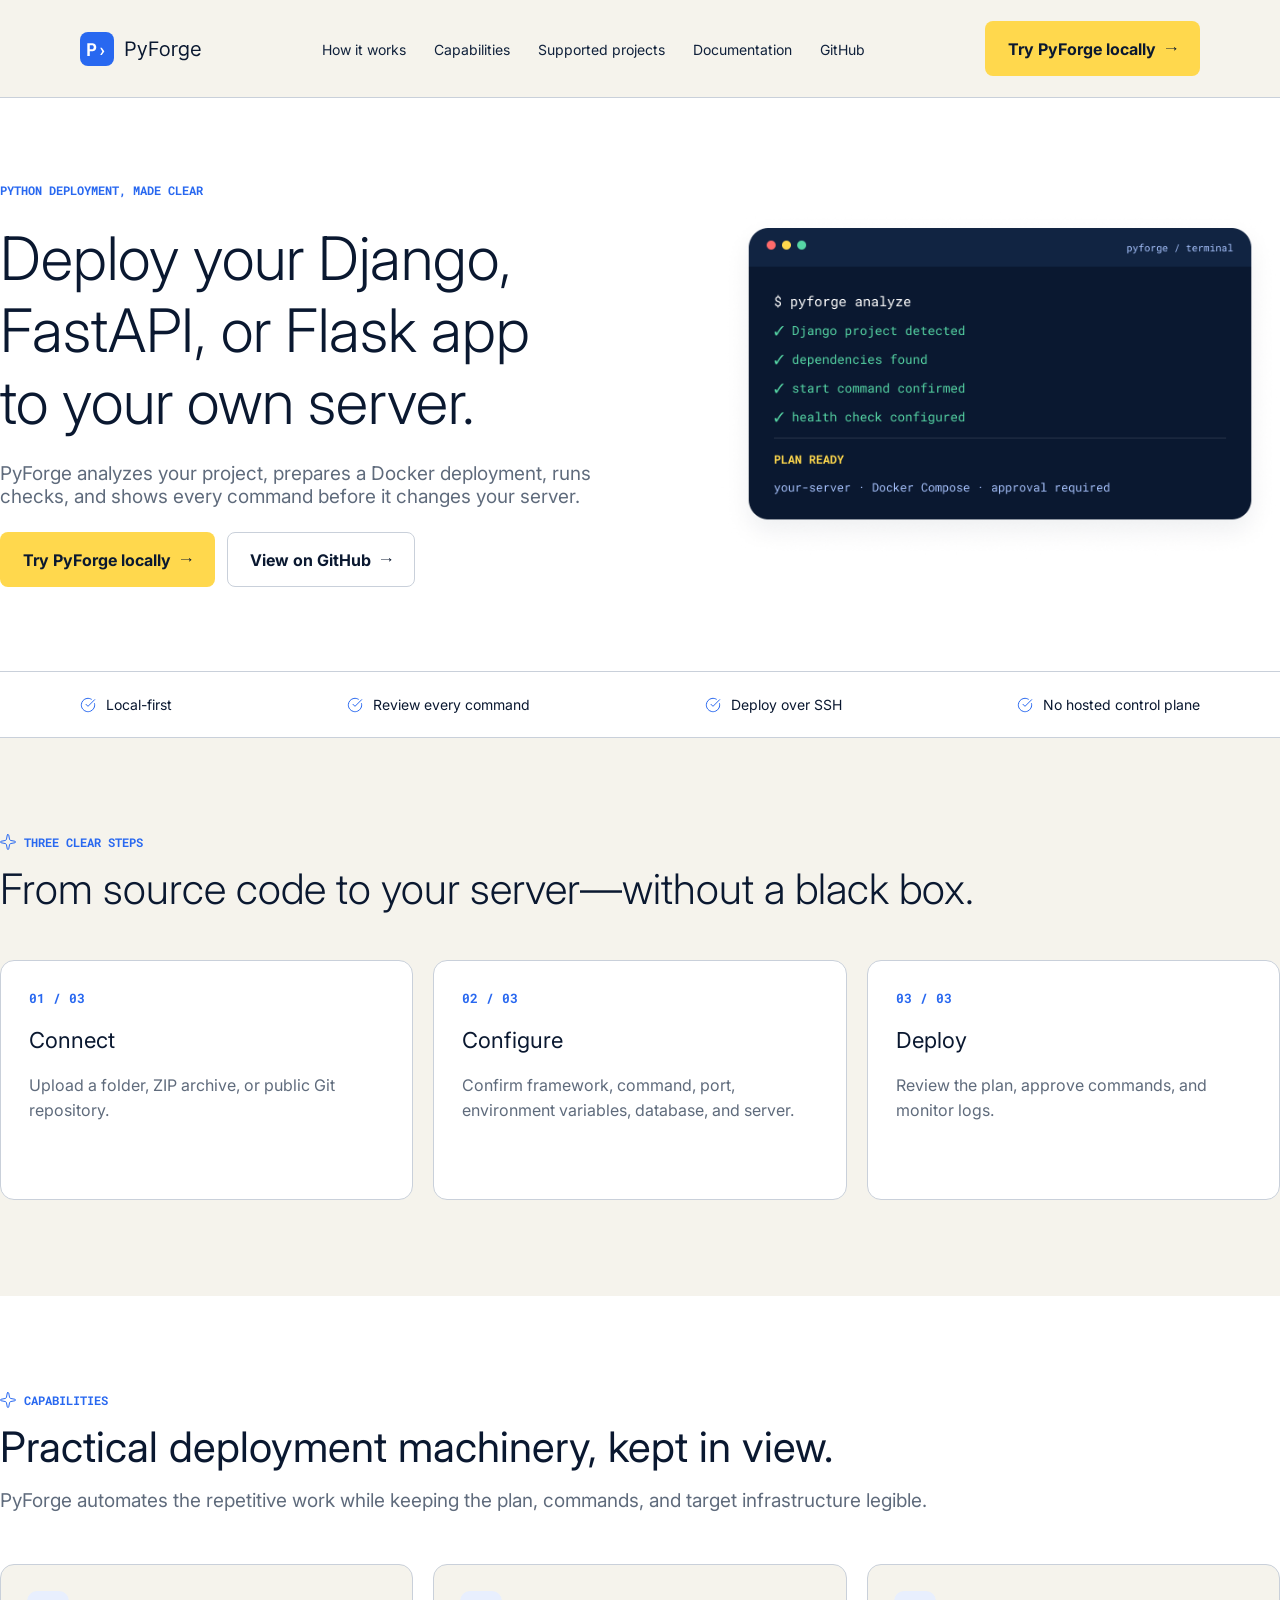
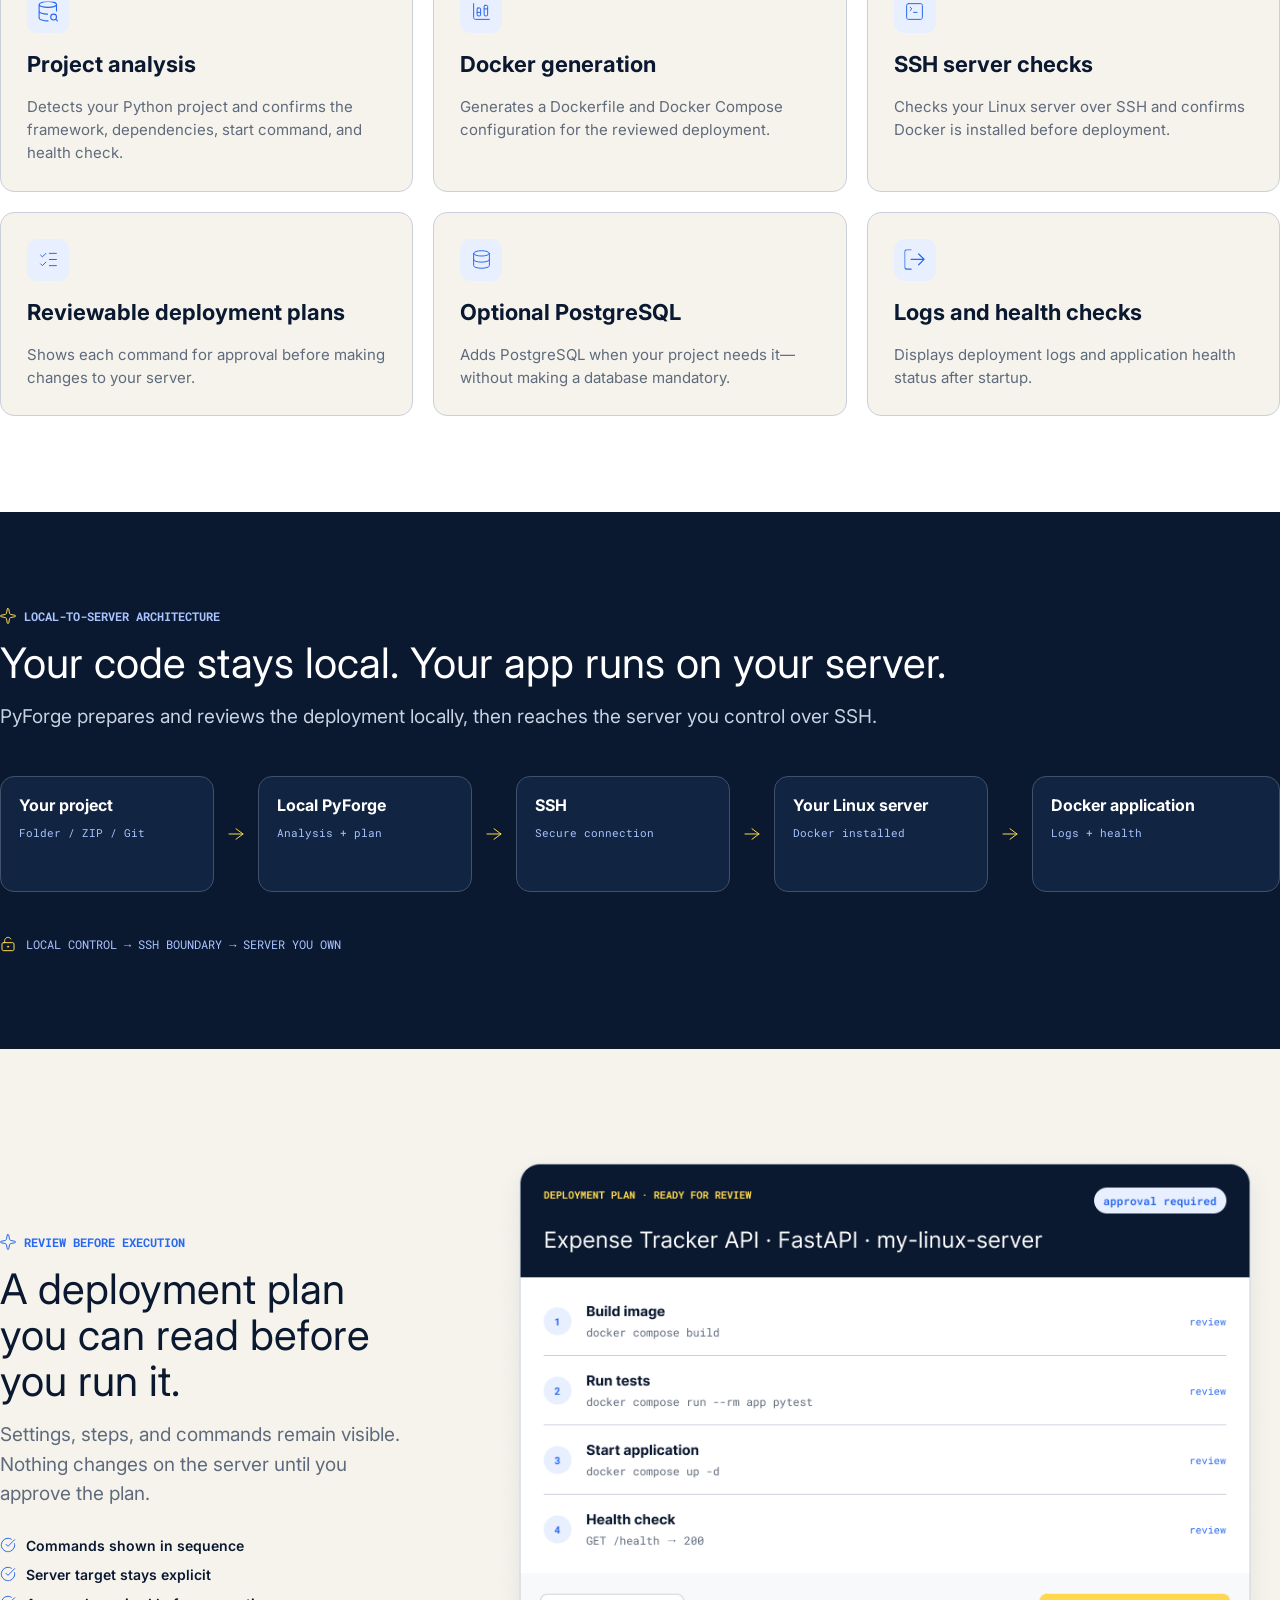
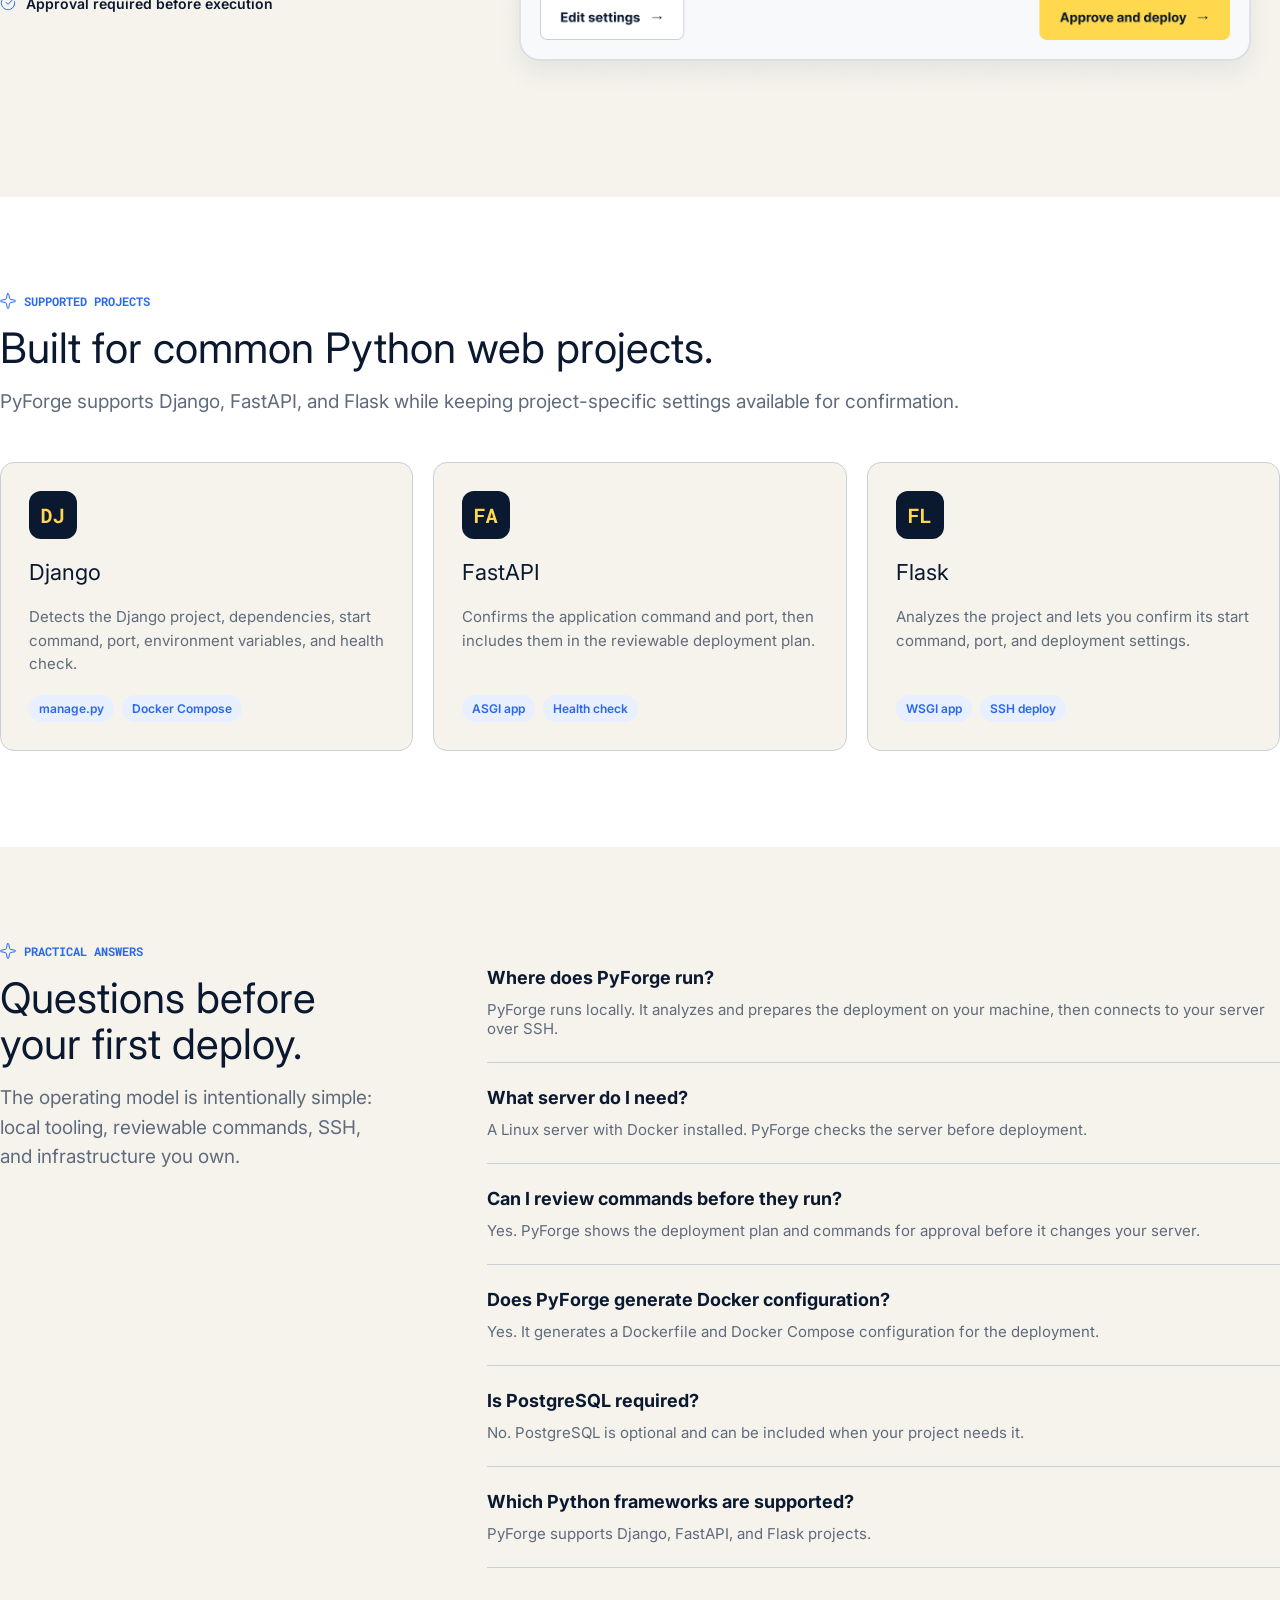
==== commit 0e534a33: "frontend: add seventh page" ====
--- a/frontend/index.html
+++ b/frontend/index.html
@@ -329,6 +329,74 @@
                 </ul>
             </div>
         </section>
+        <section class="faq">
+            <div class="faq_container">
+                <div class="faq_info">
+                    <div class="faq_info-topic">
+                        <img src="assets/sparkle.svg" alt="" class="faq_info-topic-image">
+                        <p class="faq_info-topic-text">PRACTICAL ANSWERS</p>
+                    </div>
+                    <h2 class="faq_title">
+                        Questions before your first deploy.
+                    </h2>
+                    <p class="faq_desc">
+                        The operating model is intentionally simple: local tooling, reviewable commands, SSH, and infrastructure you own.
+                    </p>
+                </div>
+                <div class="faq_questions">
+                    <ul class="faq_list">
+                        <li class="faq_list-item">
+                            <h3 class="faq_list-title">
+                                Where does PyForge run?
+                            </h3>
+                            <p class="faq_list-desc">
+                                PyForge runs locally. It analyzes and prepares the deployment on your machine, then connects to your server over SSH.
+                            </p>
+                        </li>
+                        <li class="faq_list-item">
+                            <h3 class="faq_list-title">
+                                What server do I need?
+                            </h3>
+                            <p class="faq_list-desc">
+                                A Linux server with Docker installed. PyForge checks the server before deployment.
+                            </p>
+                        </li>
+                        <li class="faq_list-item">
+                            <h3 class="faq_list-title">
+                                Can I review commands before they run?
+                            </h3>
+                            <p class="faq_list-desc">
+                                Yes. PyForge shows the deployment plan and commands for approval before it changes your server.
+                            </p>
+                        </li>
+                        <li class="faq_list-item">
+                            <h3 class="faq_list-title">
+                                Does PyForge generate Docker configuration?
+                            </h3>
+                            <p class="faq_list-desc">
+                                Yes. It generates a Dockerfile and Docker Compose configuration for the deployment.
+                            </p>
+                        </li>
+                        <li class="faq_list-item">
+                            <h3 class="faq_list-title">
+                                Is PostgreSQL required?
+                            </h3>
+                            <p class="faq_list-desc">
+                                No. PostgreSQL is optional and can be included when your project needs it.
+                            </p>
+                        </li>
+                        <li class="faq_list-item">
+                            <h3 class="faq_list-title">
+                                Which Python frameworks are supported?
+                            </h3>
+                            <p class="faq_list-desc">
+                                PyForge supports Django, FastAPI, and Flask projects.
+                            </p>
+                        </li>
+                    </ul>
+                </div>
+            </div>
+        </section>
     </main>
 </body>
 </html>
--- a/frontend/style.css
+++ b/frontend/style.css
@@ -540,4 +540,63 @@
     font-size: 12px;
     padding: 6px 10px;
     border-radius: 999px;
+}
+
+.faq{
+    background-color: var(--background-color);
+    padding: 96px 0;
+}
+
+.faq_container{
+    display: grid;
+    grid-template-columns: 1fr 2fr;
+    column-gap: 90px;
+}
+
+.faq_info{
+    width: 390px;
+    height: auto;
+}
+
+.faq_info-topic{
+    display: flex;
+    align-items: center;
+    gap: 8px;
+
+    color: var(--text-blue);
+    font-size: 12px;
+    font-weight: bold;
+    font-family: 'Roboto mono', monospace;
+    margin-bottom: 16px;
+}
+
+.faq_title{
+    font-size: 42px;
+    font-weight: 400;
+    line-height: 1.1;
+    margin-bottom: 16px;
+}
+
+.faq_desc{
+    font-size: 19px;
+    color: var(--text-gray);
+    font-weight: 400;
+    line-height: 1.55;
+}
+
+.faq_list-item{
+    padding: 24px 0;
+    border-bottom: 1px solid #C9D0DA;
+}
+
+.faq_list-title{
+    font-size: 18px;
+    font-weight: 700;
+    margin-bottom: 12px;
+}
+
+.faq_list-desc{
+    font-size: 15px;
+    font-weight: 400;
+    color: var(--text-gray);
 }
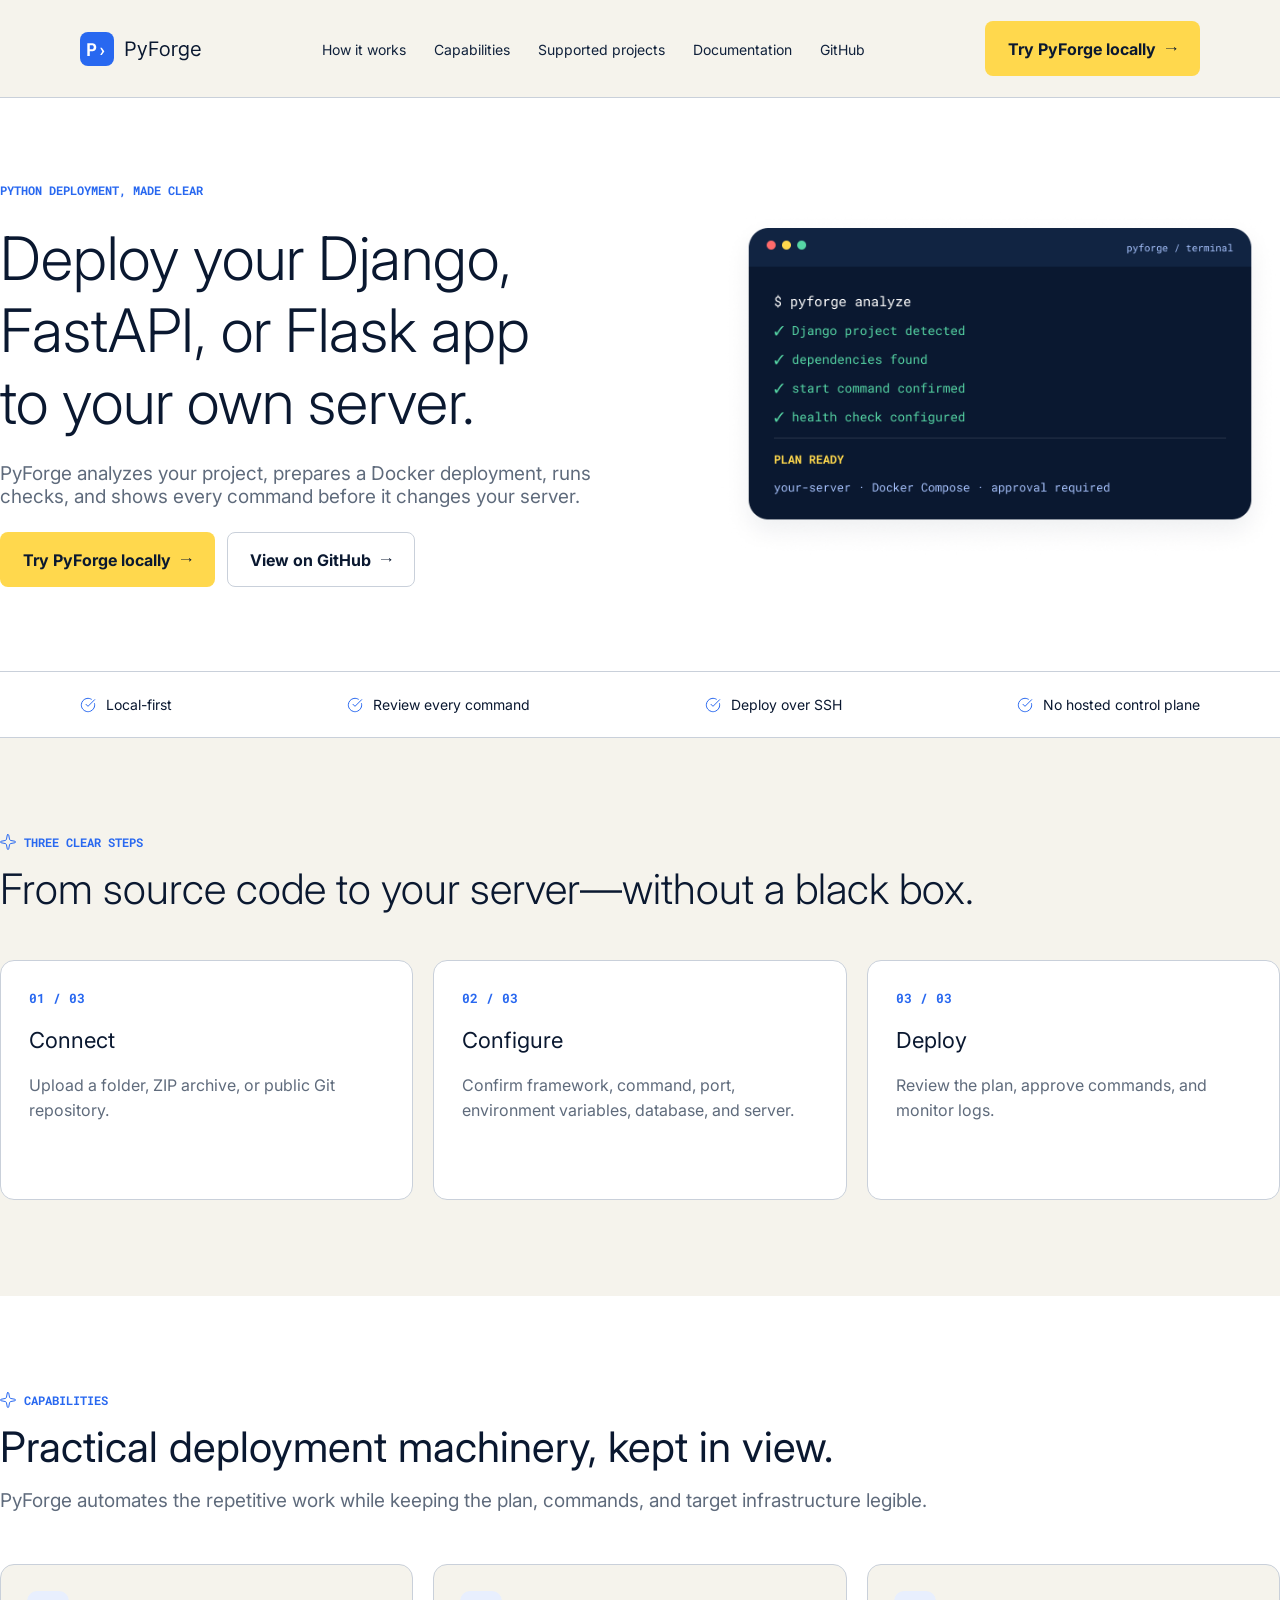
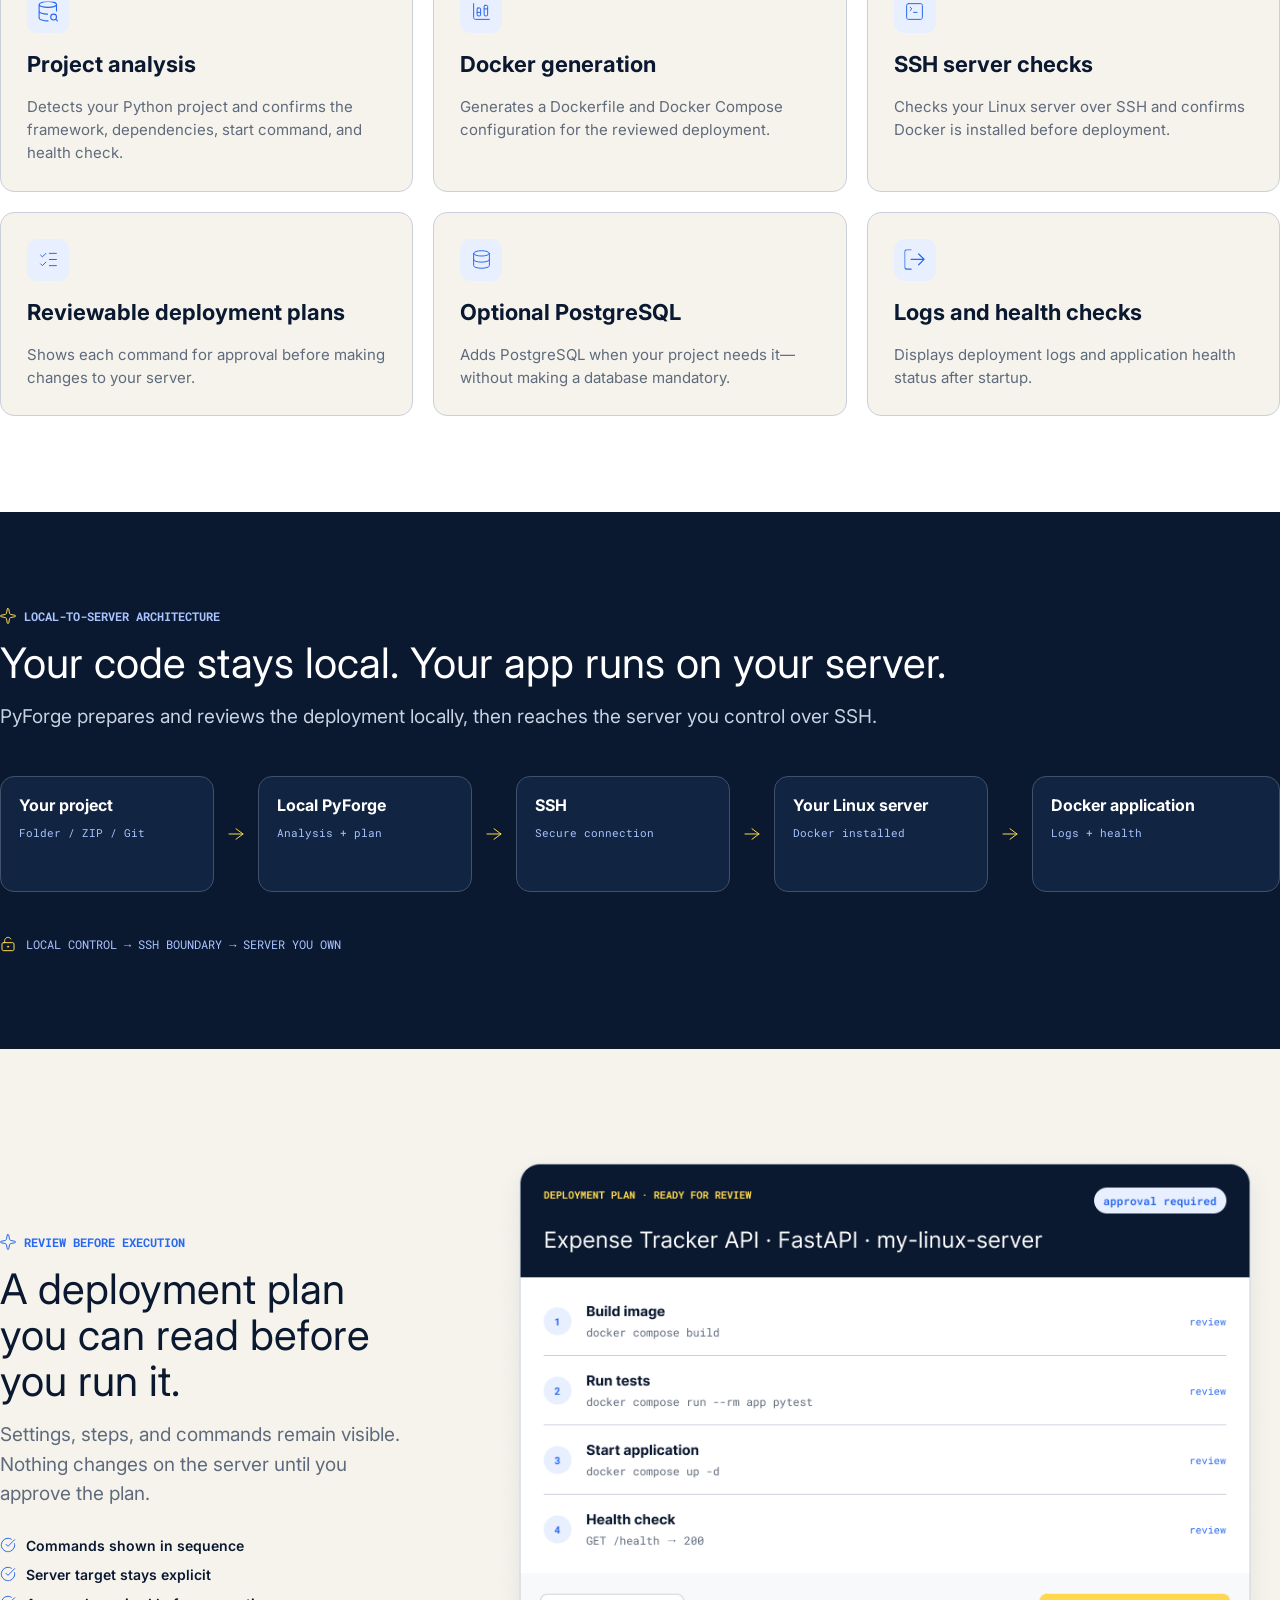
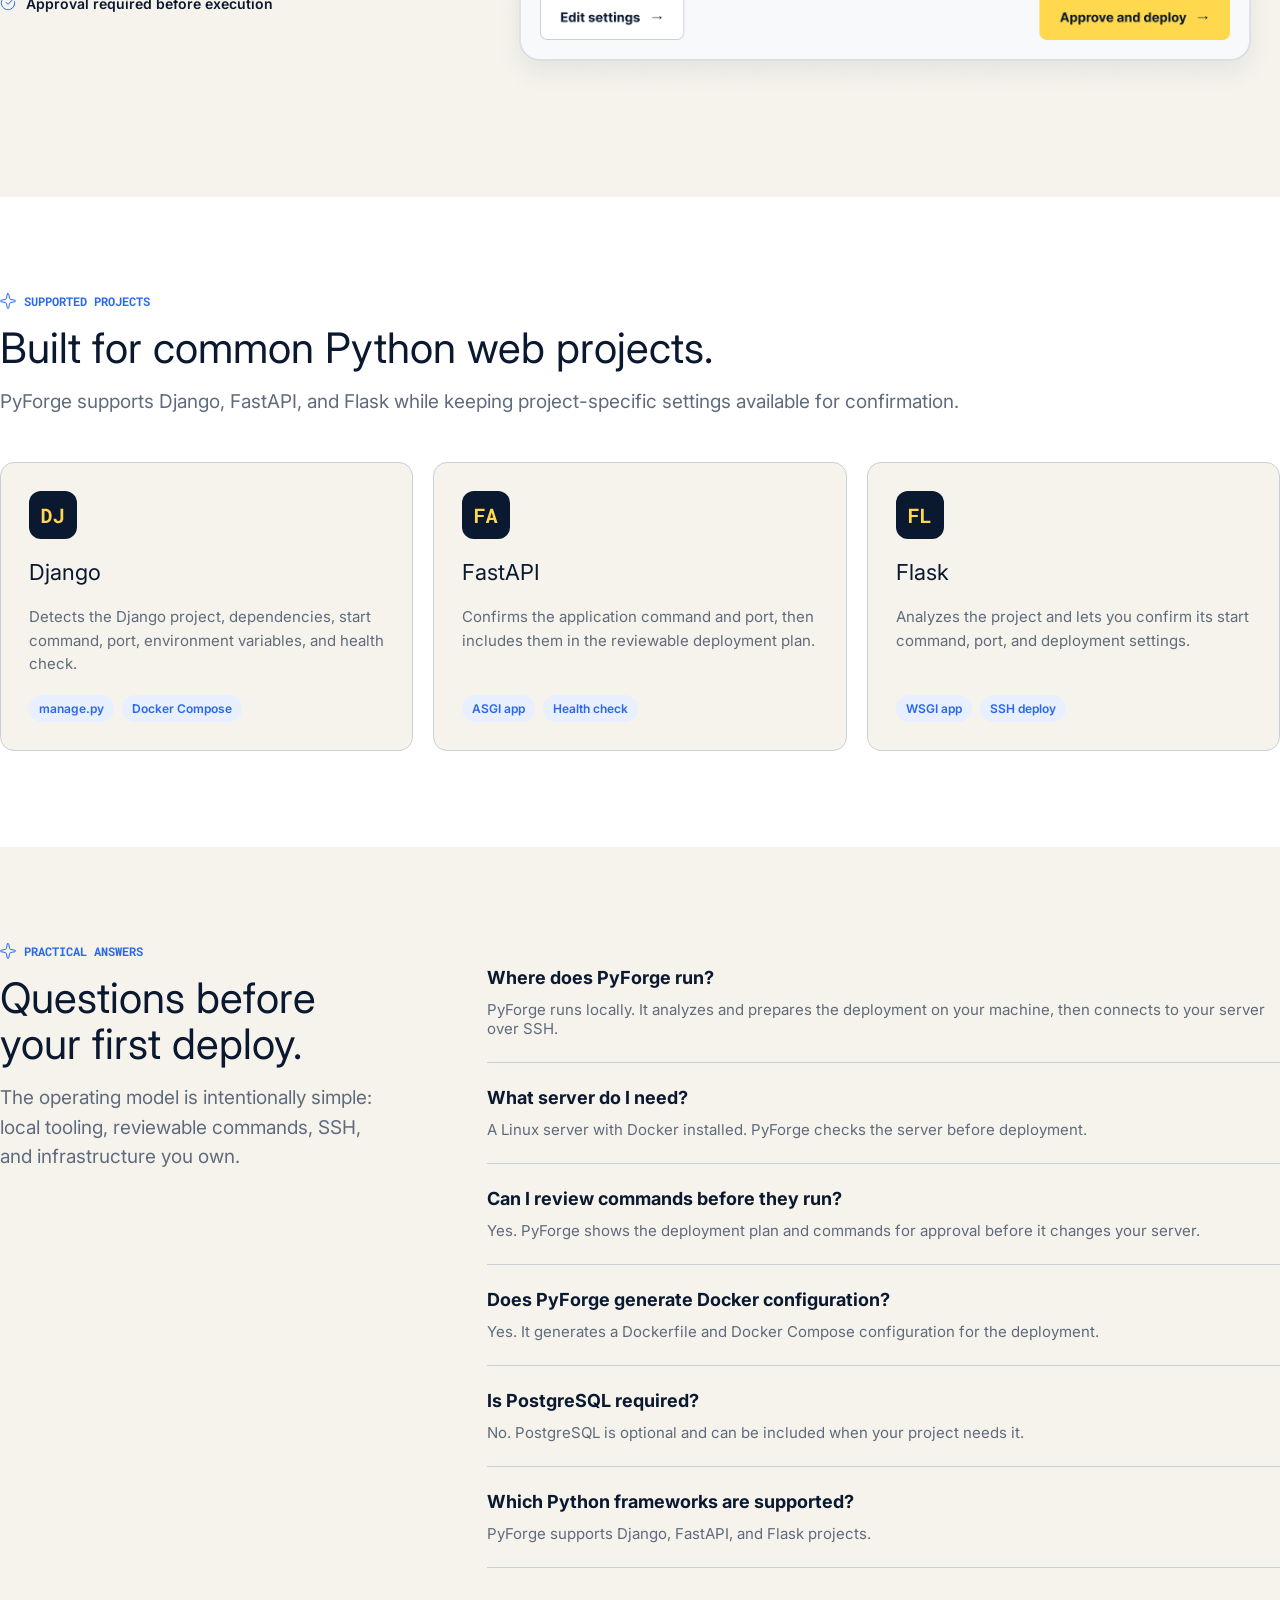
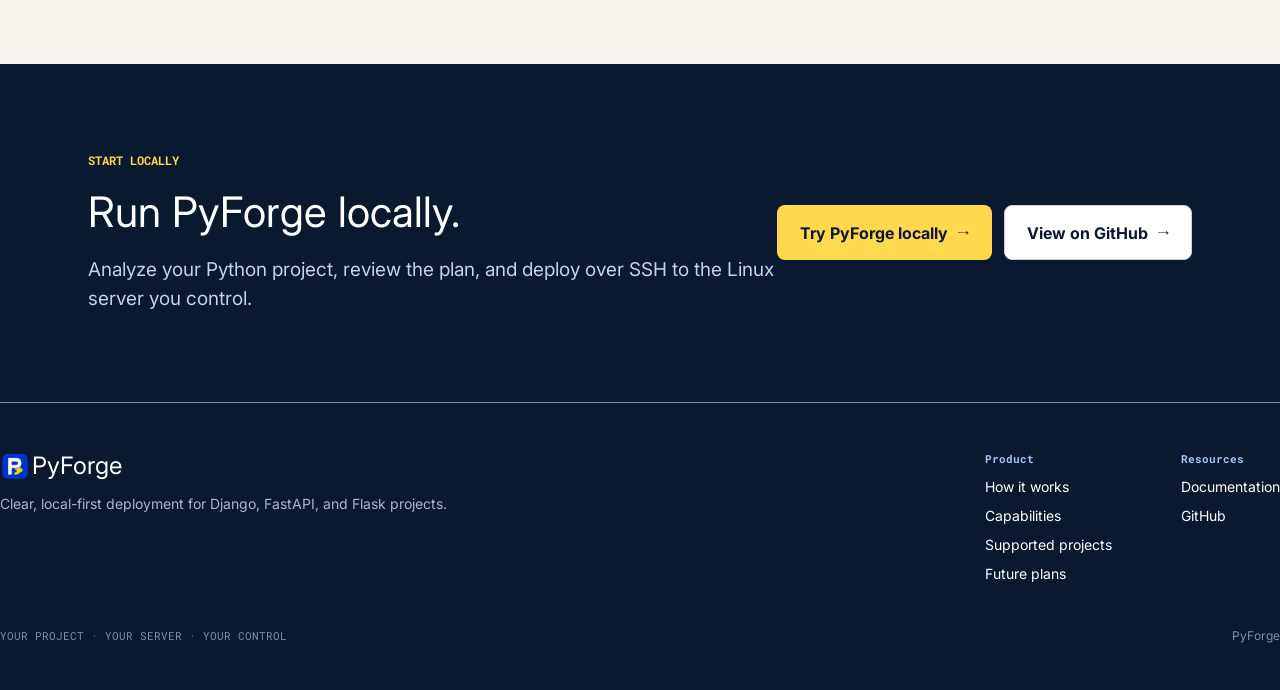
==== commit 1384c801: "frontend: add cta and footer" ====
--- a/frontend/index.html
+++ b/frontend/index.html
@@ -397,6 +397,84 @@
                 </div>
             </div>
         </section>
+        <section class="cta">
+            <div class="cta_container">
+                <div class="cta_info">
+                    <p class="cta_topic">START LOCALLY</p>
+                    <h2 class="cta_title">
+                        Run PyForge locally.
+                    </h2>
+                    <p class="cta_desc">
+                        Analyze your Python project, review the plan, and deploy over SSH to the Linux server you control.
+                    </p>
+                </div>
+                <div class="cta_buttons">
+                    <a href="" class="button button--primary">
+                        <span>Try PyForge locally</span>
+                        <img src="assets/arrow-right.svg" alt="" class="header_list-button-arrow">
+                    </a>
+                    <a href="" class="button button--secondary">
+                        <span class="header_list-button-text">View on GitHub</span>
+                        <img src="assets/arrow-right.svg" alt="" class="header_list-button-arrow">
+                    </a>
+                </div>
+            </div>
+        </section>
     </main>
+    <footer class="footer">
+        <div class="footer_container">
+            <div class="footer_top">
+                <div class="footer_info">
+                    <div class="footer_title">
+                        <img src="assets/favicon.png" alt="" class="footer_title_image">
+                        <p class="footer_title_text">PyForge</p>
+                    </div>
+                    <p class="footer_desc">
+                        Clear, local-first deployment for Django, FastAPI, and Flask projects.
+                    </p>
+                </div>
+                <div class="footer_features">
+                    <div class="footer_product">
+                        <p class="footer_product_title">
+                            Product
+                        </p>
+                        <ul class="footer_product_list">
+                            <li class="footer_product_item">
+                                <a class="feature_link">How it works</a>
+                            </li>
+                            <li class="footer_product_item">
+                               <a class="feature_link">Capabilities</a>
+                            </li>
+                            <li class="footer_product_item">
+                                <a class="feature_link">Supported projects</a>
+                            </li>
+                            <li class="footer_product_item">
+                               <a class="feature_link">Future plans</a>
+                            </li>
+                        </ul>
+                    </div>
+                    <div class="footer_resources">
+                        <p class="footer_resources_title">
+                            Resources
+                        </p>
+                        <ul class="footer_resources_list">
+                            <li class="footer_resources_item">
+                                <a class="feature_link">Documentation</a>
+                            </li>
+                            <li class="footer_resources_item">
+                                <a class="feature_link">GitHub</a>
+                            </li>
+                        </ul>
+                    </div>
+                </div>
+            </div>
+            <div class="footer_bottom">
+                <p class="footer_phrase">
+                    YOUR PROJECT · YOUR SERVER · YOUR CONTROL
+                </p>
+                <p class="footer_name">PyForge</p>
+            </div>
+        </div>
+    </footer>
 </body>
-</html>+</html>
--- a/frontend/style.css
+++ b/frontend/style.css
@@ -599,4 +599,132 @@
     font-size: 15px;
     font-weight: 400;
     color: var(--text-gray);
+}
+
+.cta{
+    background-color: #0A1830;
+    padding: 88px;
+    border-bottom: 1px solid #8290A5;
+}
+
+.cta_container{
+    display: flex;
+    align-items: center;
+    justify-content: space-between;
+}
+
+.cta_info{
+    max-width: 700px;
+    height: auto;
+}
+
+.cta_topic{
+    color: #FFD84D;
+    font-weight: bold;
+    font-size: 12px;
+    margin-bottom: 18px;
+    font-family: 'Roboto mono', monospace;
+}
+
+.cta_title{
+    color: white;
+    font-size: 42px;
+    font-weight: 400;
+    margin-bottom: 18px;
+}
+
+.cta_desc{
+    color: #C8D2E2;
+    line-height: 1.55;
+    font-size: 19px;
+    font-weight: 400;
+}
+
+.cta_buttons{
+    display: flex;
+    align-items: center;
+    gap: 12px;
+    flex-shrink: 0;
+}
+
+.footer{
+    background-color: #0A1830;
+    padding: 48px 0;
+}
+
+.footer_top{
+    display: flex;
+    align-items: flex-start;
+    justify-content: space-between;
+}
+
+.footer_title_image{
+    width: 30px;
+    height: auto;
+}
+
+.footer_title{
+    display: flex;
+    align-items: center;
+    gap: 2px;
+
+    color: white;
+    font-size: 24px;
+    font-weight: 400;
+    margin-bottom: 12px;
+}
+
+.footer_desc{
+    color: #AAB7CA;
+    font-size: 14px;
+    font-weight: 400;
+    line-height: 1.5;
+}
+
+.footer_features{
+    display: flex;
+    align-items: flex-start;
+    gap: 69px;
+}
+
+.footer_product_title, .footer_resources_title{
+    color: #A9C4FF;
+    font-family: 'Roboto mono', monospace;
+    font-size: 11px;
+    font-weight: bold;
+}
+
+.footer_product_item, .footer_resources_item{
+    margin-top: 12px;
+    color: white;
+    font-size: 14px;
+    font-weight: 400;
+}
+
+.feature_link{
+    cursor: pointer;
+    transition: color 0.2s;
+}
+
+.feature_link:hover{
+    color: #A9C4FF;
+}
+
+.footer_bottom{
+    color: #8290A5;
+    display: flex;
+    align-items: center;
+    justify-content: space-between;
+    margin-top: 46px;
+}
+
+.footer_phrase{
+    font-family: 'Roboto mono', monospace;
+    font-size: 11px;
+    font-weight: 400;
+}
+
+.footer_name{
+    font-size: 12px;
+    font-weight: 400;
 }
